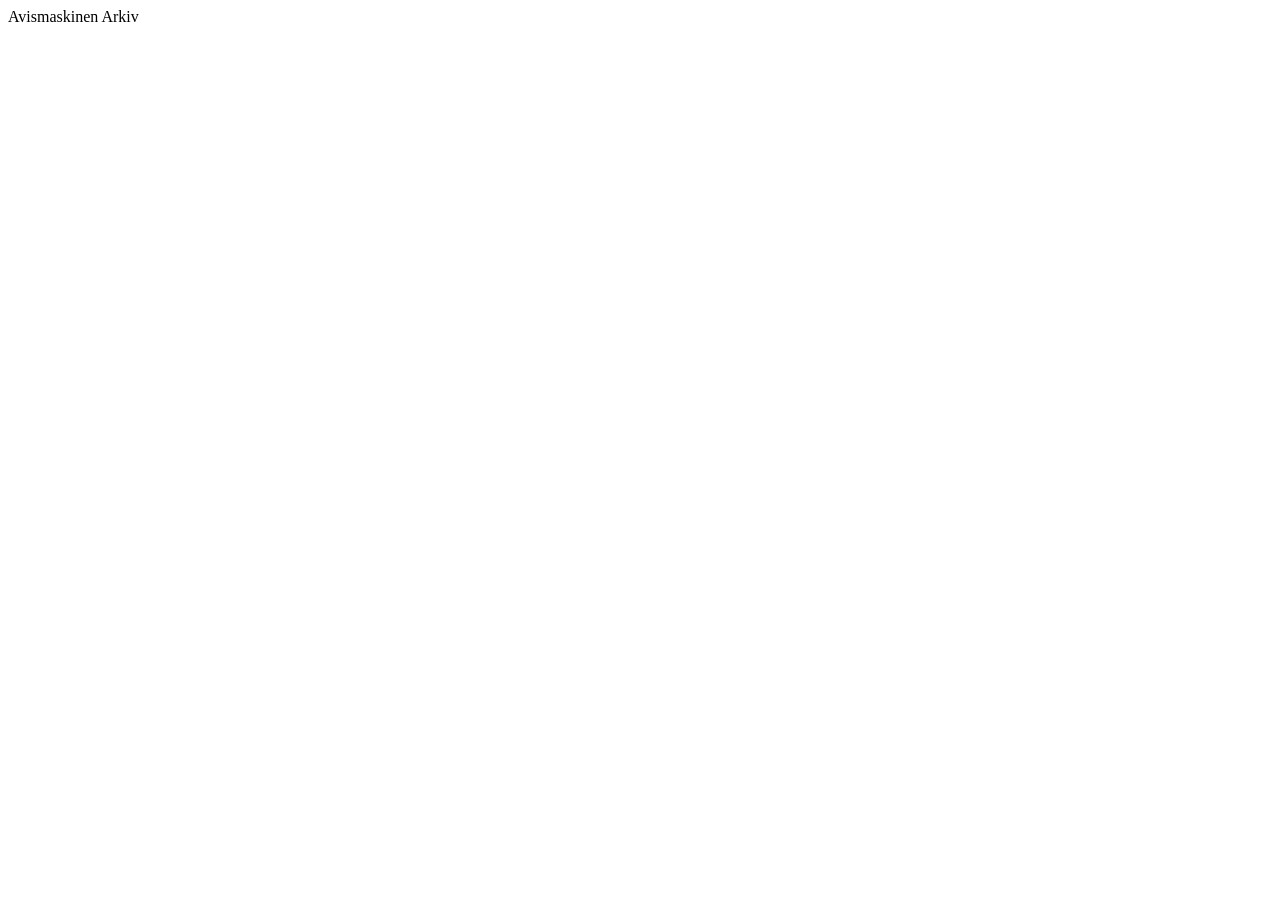
==== index.html @ 0ffab1d3 "chore: seed repo" ====
<!doctype html>
<html lang="da">
  <head>
    <meta charset="UTF-8" />
    <meta name="viewport" content="width=device-width, initial-scale=1.0" />
    <title>Avismaskinen Arkiv</title>
  </head>
  <body>
    Avismaskinen Arkiv
  </body>
</html>
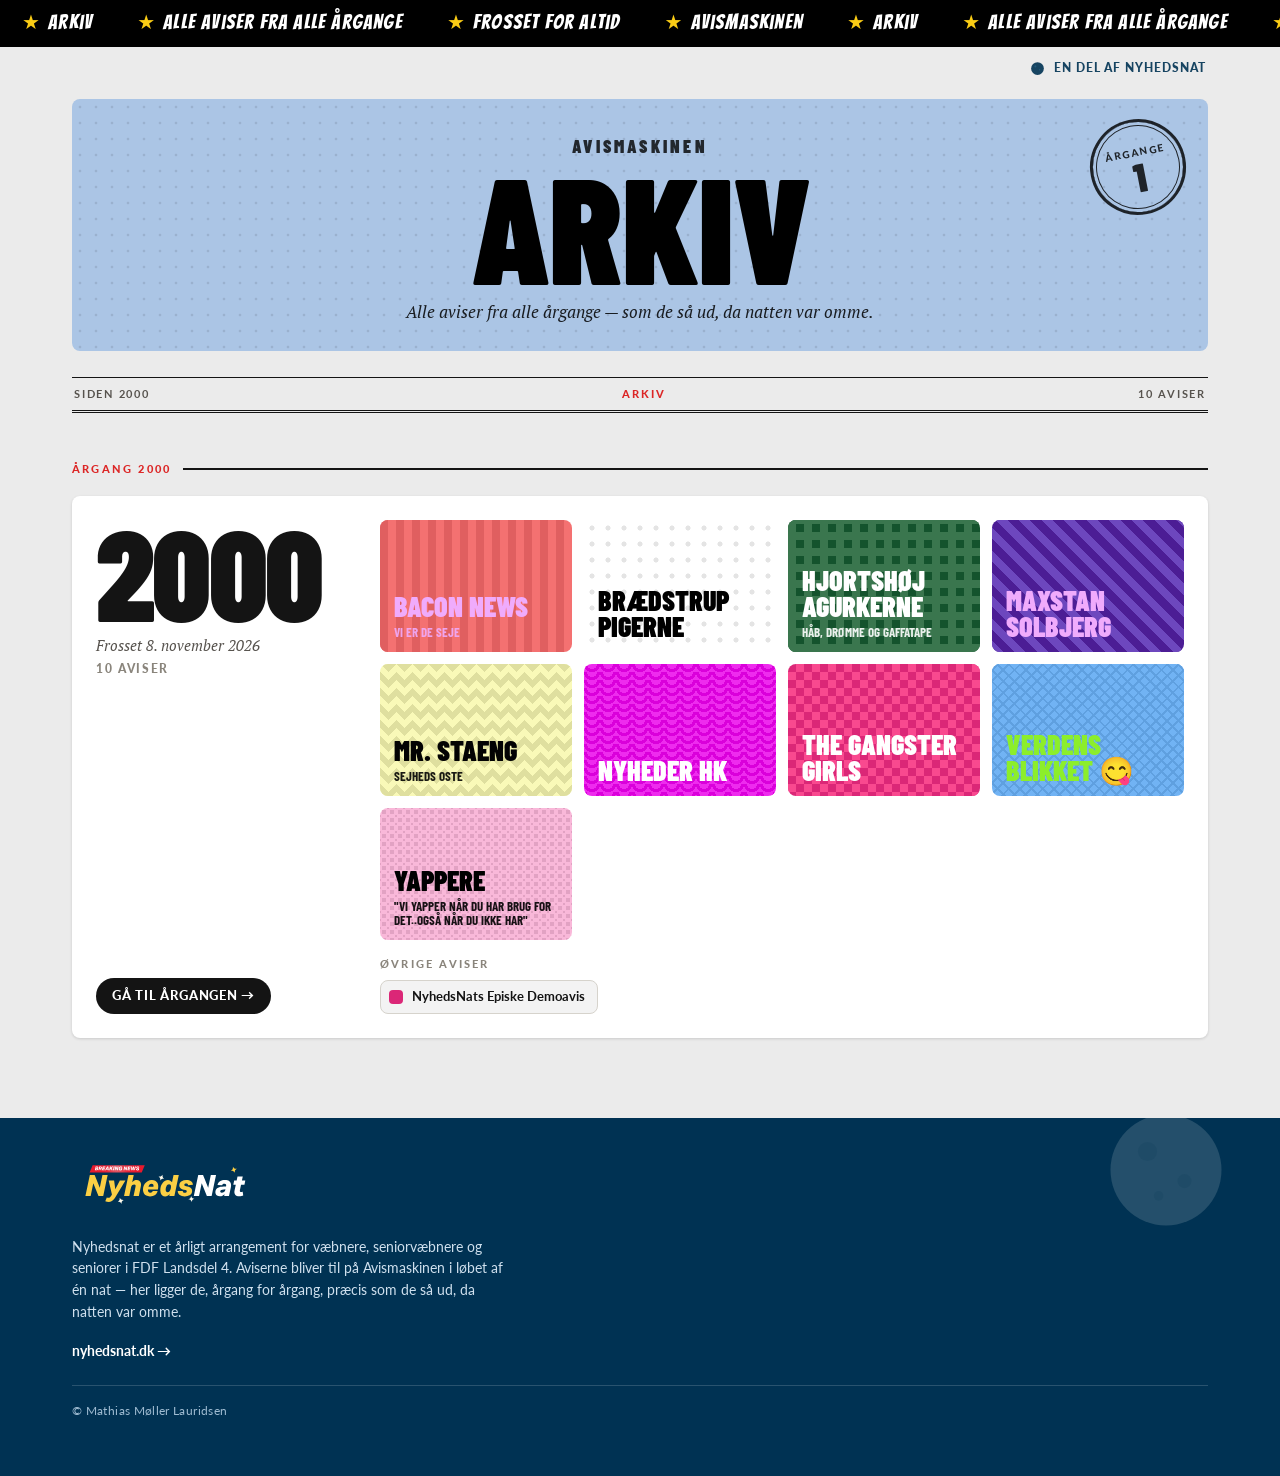
==== commit b74aba17: "landingsside 2026-11-08T11:30:38.525Z" ====
--- a/index.html
+++ b/index.html
@@ -1,11 +1,16 @@
 <!doctype html>
 <html lang="da">
-  <head>
-    <meta charset="UTF-8" />
-    <meta name="viewport" content="width=device-width, initial-scale=1.0" />
-    <title>Avismaskinen Arkiv</title>
-  </head>
-  <body>
-    Avismaskinen Arkiv
-  </body>
+	<head>
+		<meta charset="utf-8" />
+		<link rel="icon" href="/favicon.svg" />
+		<meta name="viewport" content="width=device-width, initial-scale=1" />
+		<!--12qhfyh--><link rel="preconnect" href="https://fonts.googleapis.com"/> <link rel="preconnect" href="https://fonts.gstatic.com" crossorigin="anonymous"/> <link rel="stylesheet" href="https://fonts.googleapis.com/css2?family=Barlow+Condensed:wght@400;600;700;900&amp;family=Bangers&amp;family=Lato:wght@400;700;900&amp;family=PT+Serif:ital,wght@0,400;0,700;1,400&amp;display=swap"/> <meta name="author" content="Mathias Møller Lauridsen"/> <meta property="og:site_name" content="NyhedsNat"/> <meta property="og:locale" content="da_DK"/><!----><!--1uha8ag--><meta name="description" content="Alle aviser fra NyhedsNat, årgang for årgang — frosset præcis som de så ud, da natten var omme."/> <link rel="canonical" href="https://arkiv.avismaskinen.dk/"/> <meta property="og:type" content="website"/> <meta property="og:title" content="Arkiv — Avismaskinen"/> <meta property="og:description" content="Alle aviser fra NyhedsNat, årgang for årgang — frosset præcis som de så ud, da natten var omme."/> <meta property="og:url" content="https://arkiv.avismaskinen.dk/"/><!----><title>Arkiv — Avismaskinen</title>
+		<link href="/_app/immutable/assets/_layout.vvy1UvH2.css" rel="stylesheet">
+	</head>
+	<body data-sveltekit-preload-data="hover">
+		<div style="display: contents"><!--[--><!--[0--><!--[--><div class="relative overflow-hidden border-b-3 border-black bg-black font-bangers text-[20px] tracking-[0.06em] text-white" aria-hidden="true"><div class="flex w-max"><div class="flex flex-none animate-marquee py-[7px] whitespace-nowrap"><!--[--><!--[--><span class="px-[1.1em]"><span class="mr-[0.35em] text-news-yellow">★</span>Arkiv</span><span class="px-[1.1em]"><span class="mr-[0.35em] text-news-yellow">★</span>Alle aviser fra alle årgange</span><span class="px-[1.1em]"><span class="mr-[0.35em] text-news-yellow">★</span>Frosset for altid</span><span class="px-[1.1em]"><span class="mr-[0.35em] text-news-yellow">★</span>Avismaskinen</span><!--]--><!--[--><span class="px-[1.1em]"><span class="mr-[0.35em] text-news-yellow">★</span>Arkiv</span><span class="px-[1.1em]"><span class="mr-[0.35em] text-news-yellow">★</span>Alle aviser fra alle årgange</span><span class="px-[1.1em]"><span class="mr-[0.35em] text-news-yellow">★</span>Frosset for altid</span><span class="px-[1.1em]"><span class="mr-[0.35em] text-news-yellow">★</span>Avismaskinen</span><!--]--><!--[--><span class="px-[1.1em]"><span class="mr-[0.35em] text-news-yellow">★</span>Arkiv</span><span class="px-[1.1em]"><span class="mr-[0.35em] text-news-yellow">★</span>Alle aviser fra alle årgange</span><span class="px-[1.1em]"><span class="mr-[0.35em] text-news-yellow">★</span>Frosset for altid</span><span class="px-[1.1em]"><span class="mr-[0.35em] text-news-yellow">★</span>Avismaskinen</span><!--]--><!--[--><span class="px-[1.1em]"><span class="mr-[0.35em] text-news-yellow">★</span>Arkiv</span><span class="px-[1.1em]"><span class="mr-[0.35em] text-news-yellow">★</span>Alle aviser fra alle årgange</span><span class="px-[1.1em]"><span class="mr-[0.35em] text-news-yellow">★</span>Frosset for altid</span><span class="px-[1.1em]"><span class="mr-[0.35em] text-news-yellow">★</span>Avismaskinen</span><!--]--><!--]--></div><!----> <div class="flex flex-none animate-marquee py-[7px] whitespace-nowrap"><!--[--><!--[--><span class="px-[1.1em]"><span class="mr-[0.35em] text-news-yellow">★</span>Arkiv</span><span class="px-[1.1em]"><span class="mr-[0.35em] text-news-yellow">★</span>Alle aviser fra alle årgange</span><span class="px-[1.1em]"><span class="mr-[0.35em] text-news-yellow">★</span>Frosset for altid</span><span class="px-[1.1em]"><span class="mr-[0.35em] text-news-yellow">★</span>Avismaskinen</span><!--]--><!--[--><span class="px-[1.1em]"><span class="mr-[0.35em] text-news-yellow">★</span>Arkiv</span><span class="px-[1.1em]"><span class="mr-[0.35em] text-news-yellow">★</span>Alle aviser fra alle årgange</span><span class="px-[1.1em]"><span class="mr-[0.35em] text-news-yellow">★</span>Frosset for altid</span><span class="px-[1.1em]"><span class="mr-[0.35em] text-news-yellow">★</span>Avismaskinen</span><!--]--><!--[--><span class="px-[1.1em]"><span class="mr-[0.35em] text-news-yellow">★</span>Arkiv</span><span class="px-[1.1em]"><span class="mr-[0.35em] text-news-yellow">★</span>Alle aviser fra alle årgange</span><span class="px-[1.1em]"><span class="mr-[0.35em] text-news-yellow">★</span>Frosset for altid</span><span class="px-[1.1em]"><span class="mr-[0.35em] text-news-yellow">★</span>Avismaskinen</span><!--]--><!--[--><span class="px-[1.1em]"><span class="mr-[0.35em] text-news-yellow">★</span>Arkiv</span><span class="px-[1.1em]"><span class="mr-[0.35em] text-news-yellow">★</span>Alle aviser fra alle årgange</span><span class="px-[1.1em]"><span class="mr-[0.35em] text-news-yellow">★</span>Frosset for altid</span><span class="px-[1.1em]"><span class="mr-[0.35em] text-news-yellow">★</span>Avismaskinen</span><!--]--><!--]--></div><!----></div></div> <!--[--><main class="mx-auto max-w-[1180px] px-[22px] pb-6"><div class="flex justify-end px-0.5 pt-3"><a class="inline-flex items-center gap-2 text-[12px] font-black tracking-[0.08em] text-natblaa uppercase no-underline opacity-90 hover:underline hover:underline-offset-3 hover:opacity-100" href="https://nyhedsnat.dk" target="_blank" rel="noopener"><svg class="size-[17px] flex-none" viewBox="0 0 40 40" aria-hidden="true"><circle class="fill-natblaa" cx="20" cy="20" r="15"></circle><circle cx="15" cy="15" r="2.4" class="fill-natblaa-lys"></circle><circle cx="25" cy="23" r="1.8" class="fill-natblaa-lys"></circle></svg> En del af NyhedsNat</a></div> <header class="relative mt-[22px] overflow-hidden rounded-card bg-masthead px-7 pt-[34px] pb-[26px] text-center text-black before:pointer-events-none before:absolute before:inset-0 before:bg-[radial-gradient(currentColor_1.5px,transparent_1.6px)] before:bg-size-[16px_16px] before:opacity-10 before:content-['']"><div class="absolute top-5 right-[22px] flex size-24 rotate-[-11deg] flex-col items-center justify-center rounded-full border-3 border-current opacity-82 shadow-[inset_0_0_0_3px_var(--color-masthead),inset_0_0_0_4px_currentColor] max-[621px]:hidden"><small class="mt-0.5 text-[10px] font-black tracking-[0.16em] uppercase">Årgange</small><b class="font-barlow text-[40px] leading-[0.8] font-black">1</b></div> <p class="relative font-barlow text-[18px] font-black tracking-[0.18em] uppercase opacity-80">Avismaskinen</p> <h1 class="relative mt-1 font-barlow text-[length:clamp(52px,13vw,150px)] leading-[0.82] font-black tracking-[-0.01em] text-balance uppercase">Arkiv</h1> <p class="relative mt-3 font-serif text-[17px] italic opacity-85">Alle aviser fra alle årgange — som de så ud, da natten var omme.</p></header> <div class="mt-[26px] mb-2 flex items-center justify-between gap-3 px-0.5 py-2 text-[11px] font-bold tracking-[0.16em] text-ink-soft uppercase [border-bottom:3px_double_var(--color-ink)] [border-top:1.5px_solid_var(--color-ink)]"><span>Siden 2000</span> <span class="font-black text-breaking">Arkiv</span> <span>10 aviser</span></div> <!--[--><section aria-labelledby="aargang-2000"><div class="mt-12 mb-1 flex items-center gap-3 text-[11px] font-black tracking-[0.2em] text-breaking uppercase after:h-0.5 after:flex-1 after:bg-ink after:content-['']">Årgang 2000</div>  <a class="group mt-[18px] grid gap-6 rounded-card bg-white p-5 text-ink no-underline shadow-[0_1px_3px_rgba(0,0,0,0.14)] transition-[translate,box-shadow] duration-160 ease-[ease] hover:-translate-y-1 hover:shadow-[0_18px_40px_rgba(0,0,0,0.18)] focus-visible:-translate-y-1 focus-visible:shadow-[0_0_0_3px_var(--color-paper),0_0_0_6px_var(--color-breaking)] focus-visible:outline-hidden md:grid-cols-[minmax(200px,260px)_1fr] md:p-6" href="/2000/"><div class="flex flex-col justify-between gap-4"><div><h2 id="aargang-2000" class="font-barlow text-[length:clamp(84px,12vw,128px)] leading-[0.8] font-black tracking-[-0.02em]">2000</h2> <p class="mt-3 font-serif text-[15px] text-ink-soft italic">Frosset <time datetime="2026-11-08T11:08:12.877Z">8. november 2026</time></p> <p class="mt-1 text-[12px] font-black tracking-[0.14em] text-ink-faint uppercase">10
+							aviser</p></div> <span class="inline-flex w-fit items-center gap-2 rounded-full bg-ink px-4 py-2 text-[13px] font-black tracking-[0.06em] text-white uppercase transition-colors duration-160 group-hover:bg-breaking group-focus-visible:bg-breaking">Gå til årgangen →</span></div> <div class="min-w-0"><!--[0--><ul class="grid grid-cols-[repeat(auto-fill,minmax(170px,1fr))] gap-3"><!--[--><li class="relative flex min-h-[132px] flex-col justify-end overflow-hidden rounded-card bg-(--tile) px-3.5 pt-3 pb-3 text-(--fg)" style="--tile:#f47171;--fg:#f0abfc"><span aria-hidden="true" class="pointer-events-none absolute inset-0" style="background-image:repeating-linear-gradient(90deg,#e05f60 0 0.5rem,transparent 0.5rem 1rem)"></span> <span class="relative font-barlow text-[length:clamp(22px,2.2vw,28px)] leading-[0.92] font-black text-balance wrap-anywhere hyphens-auto uppercase">Bacon News</span> <!--[0--><span class="relative mt-1.5 font-barlow text-[13px] leading-[1.05] font-bold wrap-anywhere uppercase opacity-90">Vi er de seje</span><!--]--></li><li class="relative flex min-h-[132px] flex-col justify-end overflow-hidden rounded-card bg-(--tile) px-3.5 pt-3 pb-3 text-(--fg)" style="--tile:#ffffff;--fg:#000000"><span aria-hidden="true" class="pointer-events-none absolute inset-0" style="background-image:radial-gradient(#e4e4e4 22%,transparent 23%);background-size:1rem 1rem"></span> <span class="relative font-barlow text-[length:clamp(22px,2.2vw,28px)] leading-[0.92] font-black text-balance wrap-anywhere hyphens-auto uppercase">Brædstrup pigerne</span> <!--[-1--><!--]--></li><li class="relative flex min-h-[132px] flex-col justify-end overflow-hidden rounded-card bg-(--tile) px-3.5 pt-3 pb-3 text-(--fg)" style="--tile:#14532d;--fg:#ffffff"><span aria-hidden="true" class="pointer-events-none absolute inset-0" style="background-image:repeating-linear-gradient(0deg,#3a764e 0 0.5rem,transparent 0.5rem 1rem),repeating-linear-gradient(90deg,#3a764e 0 0.5rem,transparent 0.5rem 1rem)"></span> <span class="relative font-barlow text-[length:clamp(22px,2.2vw,28px)] leading-[0.92] font-black text-balance wrap-anywhere hyphens-auto uppercase">Hjortshøj agurkerne</span> <!--[0--><span class="relative mt-1.5 font-barlow text-[13px] leading-[1.05] font-bold wrap-anywhere uppercase opacity-90">Håb, drømme og gaffatape</span><!--]--></li><li class="relative flex min-h-[132px] flex-col justify-end overflow-hidden rounded-card bg-(--tile) px-3.5 pt-3 pb-3 text-(--fg)" style="--tile:#4c1d95;--fg:#f0abfc"><span aria-hidden="true" class="pointer-events-none absolute inset-0" style="background-image:repeating-linear-gradient(45deg,#6d47be 0 0.5rem,transparent 0.5rem 1rem)"></span> <span class="relative font-barlow text-[length:clamp(22px,2.2vw,28px)] leading-[0.92] font-black text-balance wrap-anywhere hyphens-auto uppercase">Maxstan Solbjerg</span> <!--[-1--><!--]--></li><li class="relative flex min-h-[132px] flex-col justify-end overflow-hidden rounded-card bg-(--tile) px-3.5 pt-3 pb-3 text-(--fg)" style="--tile:#f9f9b8;--fg:#030303"><span aria-hidden="true" class="pointer-events-none absolute inset-0" style="background-image:linear-gradient(135deg,#dfdf9f 25%,transparent 25%),linear-gradient(225deg,#dfdf9f 25%,transparent 25%),linear-gradient(315deg,#dfdf9f 25%,transparent 25%),linear-gradient(45deg,#dfdf9f 25%,transparent 25%);background-position:-0.5rem 0,-0.5rem 0,0 0,0 0;background-size:1rem 1rem"></span> <span class="relative font-barlow text-[length:clamp(22px,2.2vw,28px)] leading-[0.92] font-black text-balance wrap-anywhere hyphens-auto uppercase">Mr. Staeng</span> <!--[0--><span class="relative mt-1.5 font-barlow text-[13px] leading-[1.05] font-bold wrap-anywhere uppercase opacity-90">SEJHEDS OSTE</span><!--]--></li><li class="relative flex min-h-[132px] flex-col justify-end overflow-hidden rounded-card bg-(--tile) px-3.5 pt-3 pb-3 text-(--fg)" style="--tile:#ee2bee;--fg:#ffffff"><span aria-hidden="true" class="pointer-events-none absolute inset-0" style="background-image:radial-gradient(circle at 50% 0,transparent 0 0.32rem,#da00db 0.32rem 0.5rem,transparent 0.5rem);background-size:1rem 0.5rem"></span> <span class="relative font-barlow text-[length:clamp(22px,2.2vw,28px)] leading-[0.92] font-black text-balance wrap-anywhere hyphens-auto uppercase">nyheder hk</span> <!--[-1--><!--]--></li><li class="relative flex min-h-[132px] flex-col justify-end overflow-hidden rounded-card bg-(--tile) px-3.5 pt-3 pb-3 text-(--fg)" style="--tile:#db2777;--fg:#ffffff"><span aria-hidden="true" class="pointer-events-none absolute inset-0" style="background-image:conic-gradient(#f9498f 25%,transparent 25% 50%,#f9498f 50% 75%,transparent 75%);background-size:1rem 1rem"></span> <span class="relative font-barlow text-[length:clamp(22px,2.2vw,28px)] leading-[0.92] font-black text-balance wrap-anywhere hyphens-auto uppercase">The Gangster Girls</span> <!--[-1--><!--]--></li><li class="relative flex min-h-[132px] flex-col justify-end overflow-hidden rounded-card bg-(--tile) px-3.5 pt-3 pb-3 text-(--fg)" style="--tile:#71b3f4;--fg:#8cee2b"><span aria-hidden="true" class="pointer-events-none absolute inset-0" style="background-image:repeating-linear-gradient(45deg,#5fa0e0 0 0.125rem,transparent 0.125rem 0.5rem),repeating-linear-gradient(-45deg,#5fa0e0 0 0.125rem,transparent 0.125rem 0.5rem)"></span> <span class="relative font-barlow text-[length:clamp(22px,2.2vw,28px)] leading-[0.92] font-black text-balance wrap-anywhere hyphens-auto uppercase">verdens blikket 😋</span> <!--[-1--><!--]--></li><li class="relative flex min-h-[132px] flex-col justify-end overflow-hidden rounded-card bg-(--tile) px-3.5 pt-3 pb-3 text-(--fg)" style="--tile:#f9b8d9;--fg:#000000"><span aria-hidden="true" class="pointer-events-none absolute inset-0" style="background-image:radial-gradient(circle,#e2a2c3 0 0.14rem,transparent 0.15rem),radial-gradient(circle,#e2a2c3 0 0.08rem,transparent 0.09rem);background-size:0.5rem 0.5rem;background-position:0 0,0.25rem 0.25rem"></span> <span class="relative font-barlow text-[length:clamp(22px,2.2vw,28px)] leading-[0.92] font-black text-balance wrap-anywhere hyphens-auto uppercase">Yappere</span> <!--[0--><span class="relative mt-1.5 font-barlow text-[13px] leading-[1.05] font-bold wrap-anywhere uppercase opacity-90">"Vi yapper når du har brug for det..også når du ikke har"</span><!--]--></li><!--]--></ul><!--]--> <!--[0--><p class="mt-4 mb-2 text-[11px] font-black tracking-[0.2em] text-ink-faint uppercase">Øvrige aviser</p> <ul class="flex flex-wrap gap-2"><!--[--><li class="inline-flex items-center gap-[9px] rounded-card border border-line bg-paper/60 py-1.5 pr-3 pl-2 text-[13px] font-bold"><span class="size-3.5 flex-none rounded-[4px]" style="background:#db2777"></span> NyhedsNats Episke Demoavis</li><!--]--></ul><!--]--></div></a></section><!--]--></main><!--]--><!----> <footer class="relative mt-14 overflow-hidden bg-natblaa text-nat-tekst"><svg class="pointer-events-none absolute -top-[22px] right-10 size-[148px] opacity-15" viewBox="0 0 40 40" aria-hidden="true"><circle cx="20" cy="20" r="15" fill="#eef3f1"></circle><circle cx="15" cy="15" r="2.6" fill="#cdd8db"></circle><circle cx="25" cy="23" r="1.9" fill="#cdd8db"></circle><circle cx="18" cy="27" r="1.3" fill="#cdd8db"></circle></svg> <div class="relative mx-auto flex max-w-[1180px] flex-col items-start gap-[18px] px-[22px] pt-11 pb-14"><img class="block h-[52px] w-auto" alt="NyhedsNat" src="/logo.svg"/> <p class="mt-1 max-w-[54ch] text-[14px] leading-[1.55] text-nat-tekst">Nyhedsnat er et årligt arrangement for væbnere, seniorvæbnere og seniorer i FDF Landsdel 4.
+			Aviserne bliver til på Avismaskinen i løbet af én nat — her ligger de, årgang for årgang,
+			præcis som de så ud, da natten var omme.</p> <a class="text-[14px] font-bold text-white no-underline hover:text-nat-guld" href="https://nyhedsnat.dk" target="_blank" rel="noopener">nyhedsnat.dk →</a> <div class="mt-1.5 flex items-center gap-[11px] self-stretch border-t border-white/16 pt-4 text-[12px] tracking-[0.03em] text-nat-daempet"><span>© Mathias Møller Lauridsen</span></div></div></footer><!--]--><!--]--> <!--[-1--><!--]--><!--]--></div>
+	</body>
 </html>
--- a/_app/immutable/assets/_layout.vvy1UvH2.css
+++ b/_app/immutable/assets/_layout.vvy1UvH2.css
@@ -0,0 +1,2 @@
+/*! tailwindcss v4.3.0 | MIT License | https://tailwindcss.com */
+@layer properties{@supports (((-webkit-hyphens:none)) and (not (margin-trim:inline))) or ((-moz-orient:inline) and (not (color:rgb(from red r g b)))){*,:before,:after,::backdrop{--tw-rotate-x:initial;--tw-rotate-y:initial;--tw-rotate-z:initial;--tw-skew-x:initial;--tw-skew-y:initial;--tw-border-style:solid;--tw-leading:initial;--tw-font-weight:initial;--tw-tracking:initial;--tw-shadow:0 0 #0000;--tw-shadow-color:initial;--tw-shadow-alpha:100%;--tw-inset-shadow:0 0 #0000;--tw-inset-shadow-color:initial;--tw-inset-shadow-alpha:100%;--tw-ring-color:initial;--tw-ring-shadow:0 0 #0000;--tw-inset-ring-color:initial;--tw-inset-ring-shadow:0 0 #0000;--tw-ring-inset:initial;--tw-ring-offset-width:0px;--tw-ring-offset-color:#fff;--tw-ring-offset-shadow:0 0 #0000;--tw-blur:initial;--tw-brightness:initial;--tw-contrast:initial;--tw-grayscale:initial;--tw-hue-rotate:initial;--tw-invert:initial;--tw-opacity:initial;--tw-saturate:initial;--tw-sepia:initial;--tw-drop-shadow:initial;--tw-drop-shadow-color:initial;--tw-drop-shadow-alpha:100%;--tw-drop-shadow-size:initial;--tw-duration:initial;--tw-ease:initial;--tw-content:"";--tw-translate-x:0;--tw-translate-y:0;--tw-translate-z:0}}}@layer theme{:root,:host{--font-sans:"Lato", system-ui, sans-serif;--font-serif:"PT Serif", Georgia, serif;--font-mono:ui-monospace, SFMono-Regular, Menlo, Monaco, Consolas, "Liberation Mono", "Courier New", monospace;--color-red-50:oklch(97.1% .013 17.38);--color-black:#000;--color-white:#fff;--spacing:.25rem;--text-xs:.75rem;--text-xs--line-height:calc(1 / .75);--text-sm:.875rem;--text-sm--line-height:calc(1.25 / .875);--text-xl:1.25rem;--text-xl--line-height:calc(1.75 / 1.25);--text-2xl:1.5rem;--text-2xl--line-height:calc(2 / 1.5);--font-weight-bold:700;--font-weight-black:900;--tracking-wide:.025em;--animate-ping:ping 1s cubic-bezier(0, 0, .2, 1) infinite;--aspect-video:16 / 9;--default-transition-duration:.15s;--default-transition-timing-function:cubic-bezier(.4, 0, .2, 1);--default-font-family:var(--font-sans);--default-mono-font-family:var(--font-mono);--font-headline:var(--font-headline-family,Georgia, serif);--font-title:var(--font-title-family,Georgia, serif);--font-body:var(--font-body-family,Georgia, serif);--font-ticker:var(--font-ticker-family,sans-serif);--font-ui:var(--font-ui-family,sans-serif);--color-paper:#ebebeb;--color-ink:#141414;--color-ink-soft:#57534e;--color-ink-faint:#8a857c;--color-line:#d6d3cc;--color-breaking:#dc2626;--color-masthead:#abc5e5;--color-news-yellow:#facc15;--color-natblaa:#003253;--color-natblaa-lys:#0a4a70;--color-nat-tekst:#cfe0ee;--color-nat-daempet:#9fbcd2;--color-nat-guld:#f1bb0e;--font-barlow:"Barlow Condensed", "Arial Narrow", sans-serif;--font-bangers:"Bangers", system-ui, cursive;--radius-card:8px;--animate-marquee:marquee 60s linear infinite}}@layer base{*,:after,:before,::backdrop{box-sizing:border-box;border:0 solid;margin:0;padding:0}::file-selector-button{box-sizing:border-box;border:0 solid;margin:0;padding:0}html,:host{-webkit-text-size-adjust:100%;tab-size:4;line-height:1.5;font-family:var(--default-font-family,ui-sans-serif, system-ui, sans-serif, "Apple Color Emoji", "Segoe UI Emoji", "Segoe UI Symbol", "Noto Color Emoji");font-feature-settings:var(--default-font-feature-settings,normal);font-variation-settings:var(--default-font-variation-settings,normal);-webkit-tap-highlight-color:transparent}hr{height:0;color:inherit;border-top-width:1px}abbr:where([title]){text-decoration:underline dotted}h1,h2,h3,h4,h5,h6{font-size:inherit;font-weight:inherit}a{color:inherit;-webkit-text-decoration:inherit;-webkit-text-decoration:inherit;-webkit-text-decoration:inherit;text-decoration:inherit}b,strong{font-weight:bolder}code,kbd,samp,pre{font-family:var(--default-mono-font-family,ui-monospace, SFMono-Regular, Menlo, Monaco, Consolas, "Liberation Mono", "Courier New", monospace);font-feature-settings:var(--default-mono-font-feature-settings,normal);font-variation-settings:var(--default-mono-font-variation-settings,normal);font-size:1em}small{font-size:80%}sub,sup{vertical-align:baseline;font-size:75%;line-height:0;position:relative}sub{bottom:-.25em}sup{top:-.5em}table{text-indent:0;border-color:inherit;border-collapse:collapse}:-moz-focusring{outline:auto}progress{vertical-align:baseline}summary{display:list-item}ol,ul,menu{list-style:none}img,svg,video,canvas,audio,iframe,embed,object{vertical-align:middle;display:block}img,video{max-width:100%;height:auto}button,input,select,optgroup,textarea{font:inherit;font-feature-settings:inherit;font-variation-settings:inherit;letter-spacing:inherit;color:inherit;opacity:1;background-color:#0000;border-radius:0}::file-selector-button{font:inherit;font-feature-settings:inherit;font-variation-settings:inherit;letter-spacing:inherit;color:inherit;opacity:1;background-color:#0000;border-radius:0}:where(select:is([multiple],[size])) optgroup{font-weight:bolder}:where(select:is([multiple],[size])) optgroup option{padding-inline-start:20px}::file-selector-button{margin-inline-end:4px}::placeholder{opacity:1}@supports (not ((-webkit-appearance:-apple-pay-button))) or (contain-intrinsic-size:1px){::placeholder{color:currentColor}@supports (color:color-mix(in lab, red, red)){::placeholder{color:color-mix(in oklab, currentcolor 50%, transparent)}}}textarea{resize:vertical}::-webkit-search-decoration{-webkit-appearance:none}::-webkit-date-and-time-value{min-height:1lh;text-align:inherit}::-webkit-datetime-edit{display:inline-flex}::-webkit-datetime-edit-fields-wrapper{padding:0}::-webkit-datetime-edit{padding-block:0}::-webkit-datetime-edit-year-field{padding-block:0}::-webkit-datetime-edit-month-field{padding-block:0}::-webkit-datetime-edit-day-field{padding-block:0}::-webkit-datetime-edit-hour-field{padding-block:0}::-webkit-datetime-edit-minute-field{padding-block:0}::-webkit-datetime-edit-second-field{padding-block:0}::-webkit-datetime-edit-millisecond-field{padding-block:0}::-webkit-datetime-edit-meridiem-field{padding-block:0}::-webkit-calendar-picker-indicator{line-height:1}:-moz-ui-invalid{box-shadow:none}button,input:where([type=button],[type=reset],[type=submit]){appearance:button}::file-selector-button{appearance:button}::-webkit-inner-spin-button{height:auto}::-webkit-outer-spin-button{height:auto}[hidden]:where(:not([hidden=until-found])){display:none!important}:root{color-scheme:light;-webkit-tap-highlight-color:initial}body{background:var(--color-paper);color:var(--color-ink);-webkit-font-smoothing:antialiased;min-height:100vh;font-size:16px;line-height:1.5}@media (prefers-reduced-motion:reduce){*{transition:none!important;animation:none!important}}}@layer components;@layer utilities{.pointer-events-none{pointer-events:none}.collapse{visibility:collapse}.invisible{visibility:hidden}.visible{visibility:visible}.sr-only{clip-path:inset(50%);white-space:nowrap;border-width:0;width:1px;height:1px;margin:-1px;padding:0;position:absolute;overflow:hidden}.absolute{position:absolute}.fixed{position:fixed}.relative{position:relative}.static{position:static}.inset-0{inset:calc(var(--spacing) * 0)}.-top-\[22px\]{top:-22px}.top-2{top:calc(var(--spacing) * 2)}.top-5{top:calc(var(--spacing) * 5)}.right-10{right:calc(var(--spacing) * 10)}.right-\[22px\]{right:22px}.left-2{left:calc(var(--spacing) * 2)}.-z-10{z-index:calc(10 * -1)}.z-10{z-index:10}.container{width:100%}@media (width>=40rem){.container{max-width:40rem}}@media (width>=48rem){.container{max-width:48rem}}@media (width>=64rem){.container{max-width:64rem}}@media (width>=80rem){.container{max-width:80rem}}@media (width>=96rem){.container{max-width:96rem}}.mx-auto{margin-inline:auto}.mt-0\.5{margin-top:calc(var(--spacing) * .5)}.mt-1{margin-top:calc(var(--spacing) * 1)}.mt-1\.5{margin-top:calc(var(--spacing) * 1.5)}.mt-2{margin-top:calc(var(--spacing) * 2)}.mt-3{margin-top:calc(var(--spacing) * 3)}.mt-4{margin-top:calc(var(--spacing) * 4)}.mt-6{margin-top:calc(var(--spacing) * 6)}.mt-8{margin-top:calc(var(--spacing) * 8)}.mt-12{margin-top:calc(var(--spacing) * 12)}.mt-14{margin-top:calc(var(--spacing) * 14)}.mt-\[18px\]{margin-top:18px}.mt-\[22px\]{margin-top:22px}.mt-\[26px\]{margin-top:26px}.mt-\[34px\]{margin-top:34px}.mr-\[0\.35em\]{margin-right:.35em}.mb-1{margin-bottom:calc(var(--spacing) * 1)}.mb-2{margin-bottom:calc(var(--spacing) * 2)}.block{display:block}.contents{display:contents}.flex{display:flex}.grid{display:grid}.hidden{display:none}.inline{display:inline}.inline-flex{display:inline-flex}.table{display:table}.aspect-video{aspect-ratio:var(--aspect-video)}.size-2\.5{width:calc(var(--spacing) * 2.5);height:calc(var(--spacing) * 2.5)}.size-3\.5{width:calc(var(--spacing) * 3.5);height:calc(var(--spacing) * 3.5)}.size-24{width:calc(var(--spacing) * 24);height:calc(var(--spacing) * 24)}.size-\[17px\]{width:17px;height:17px}.size-\[148px\]{width:148px;height:148px}.size-full{width:100%;height:100%}.h-1{height:calc(var(--spacing) * 1)}.h-8{height:calc(var(--spacing) * 8)}.h-9{height:calc(var(--spacing) * 9)}.h-16{height:calc(var(--spacing) * 16)}.h-\[52px\]{height:52px}.h-full{height:100%}.min-h-0{min-height:calc(var(--spacing) * 0)}.min-h-\[132px\]{min-height:132px}.w-1{width:calc(var(--spacing) * 1)}.w-\[2\.5px\]{width:2.5px}.w-auto{width:auto}.w-fit{width:fit-content}.w-full{width:100%}.w-max{width:max-content}.max-w-\[54ch\]{max-width:54ch}.max-w-\[1180px\]{max-width:1180px}.min-w-0{min-width:calc(var(--spacing) * 0)}.flex-1{flex:1}.flex-none{flex:none}.shrink{flex-shrink:1}.shrink-0{flex-shrink:0}.flex-grow,.grow{flex-grow:1}.grow-0{flex-grow:0}.rotate-\[-11deg\]{rotate:-11deg}.transform{transform:var(--tw-rotate-x,) var(--tw-rotate-y,) var(--tw-rotate-z,) var(--tw-skew-x,) var(--tw-skew-y,)}.animate-marquee{animation:var(--animate-marquee)}.animate-ping{animation:var(--animate-ping)}.cursor-text{cursor:text}.resize{resize:both}.scroll-mb-28{scroll-margin-bottom:calc(var(--spacing) * 28)}.grid-cols-\[repeat\(auto-fill\,minmax\(170px\,1fr\)\)\]{grid-template-columns:repeat(auto-fill,minmax(170px,1fr))}.flex-col{flex-direction:column}.flex-col-reverse{flex-direction:column-reverse}.flex-row-reverse{flex-direction:row-reverse}.flex-wrap{flex-wrap:wrap}.items-center{align-items:center}.items-start{align-items:flex-start}.items-stretch{align-items:stretch}.justify-between{justify-content:space-between}.justify-center{justify-content:center}.justify-end{justify-content:flex-end}.gap-1\.5{gap:calc(var(--spacing) * 1.5)}.gap-2{gap:calc(var(--spacing) * 2)}.gap-3{gap:calc(var(--spacing) * 3)}.gap-4{gap:calc(var(--spacing) * 4)}.gap-6{gap:calc(var(--spacing) * 6)}.gap-\[9px\]{gap:9px}.gap-\[11px\]{gap:11px}.gap-\[18px\]{gap:18px}.gap-x-2{column-gap:calc(var(--spacing) * 2)}.gap-y-1{row-gap:calc(var(--spacing) * 1)}.self-center{align-self:center}.self-stretch{align-self:stretch}.overflow-hidden{overflow:hidden}.rounded{border-radius:.25rem}.rounded-\[4px\]{border-radius:4px}.rounded-\[10px\]{border-radius:10px}.rounded-card{border-radius:var(--radius-card)}.rounded-full{border-radius:3.40282e38px}.border{border-style:var(--tw-border-style);border-width:1px}.border-2{border-style:var(--tw-border-style);border-width:2px}.border-3{border-style:var(--tw-border-style);border-width:3px}.border-\[1\.5px\]{border-style:var(--tw-border-style);border-width:1.5px}.border-t{border-top-style:var(--tw-border-style);border-top-width:1px}.border-b-3{border-bottom-style:var(--tw-border-style);border-bottom-width:3px}.border-dashed{--tw-border-style:dashed;border-style:dashed}.border-\(--blaek\){border-color:var(--blaek)}.border-\(--roed\){border-color:var(--roed)}.border-\(--svag\){border-color:var(--svag)}.border-black{border-color:var(--color-black)}.border-current{border-color:currentColor}.border-line{border-color:var(--color-line)}.border-white\/16{border-color:#ffffff29}@supports (color:color-mix(in lab, red, red)){.border-white\/16{border-color:color-mix(in oklab, var(--color-white) 16%, transparent)}}.bg-\(--blaek\){background-color:var(--blaek)}.bg-\(--tile\){background-color:var(--tile)}.bg-\[var\(--card-bg\)\]{background-color:var(--card-bg)}.bg-black{background-color:var(--color-black)}.bg-current{background-color:currentColor}.bg-ink{background-color:var(--color-ink)}.bg-masthead{background-color:var(--color-masthead)}.bg-natblaa{background-color:var(--color-natblaa)}.bg-paper\/60{background-color:#ebebeb99}@supports (color:color-mix(in lab, red, red)){.bg-paper\/60{background-color:color-mix(in oklab, var(--color-paper) 60%, transparent)}}.bg-red-50{background-color:var(--color-red-50)}.bg-transparent{background-color:#0000}.bg-white{background-color:var(--color-white)}.fill-natblaa{fill:var(--color-natblaa)}.fill-natblaa-lys{fill:var(--color-natblaa-lys)}.object-cover{object-fit:cover}.p-5{padding:calc(var(--spacing) * 5)}.px-0\.5{padding-inline:calc(var(--spacing) * .5)}.px-2{padding-inline:calc(var(--spacing) * 2)}.px-3{padding-inline:calc(var(--spacing) * 3)}.px-3\.5{padding-inline:calc(var(--spacing) * 3.5)}.px-4{padding-inline:calc(var(--spacing) * 4)}.px-6{padding-inline:calc(var(--spacing) * 6)}.px-7{padding-inline:calc(var(--spacing) * 7)}.px-\[1\.1em\]{padding-inline:1.1em}.px-\[22px\]{padding-inline:22px}.py-1{padding-block:calc(var(--spacing) * 1)}.py-1\.5{padding-block:calc(var(--spacing) * 1.5)}.py-2{padding-block:calc(var(--spacing) * 2)}.py-16{padding-block:calc(var(--spacing) * 16)}.py-\[7px\]{padding-block:7px}.pt-3{padding-top:calc(var(--spacing) * 3)}.pt-4{padding-top:calc(var(--spacing) * 4)}.pt-11{padding-top:calc(var(--spacing) * 11)}.pt-\[34px\]{padding-top:34px}.pr-3{padding-right:calc(var(--spacing) * 3)}.pr-5{padding-right:calc(var(--spacing) * 5)}.pb-3{padding-bottom:calc(var(--spacing) * 3)}.pb-6{padding-bottom:calc(var(--spacing) * 6)}.pb-14{padding-bottom:calc(var(--spacing) * 14)}.pb-\[26px\]{padding-bottom:26px}.pb-\[30px\]{padding-bottom:30px}.pl-2{padding-left:calc(var(--spacing) * 2)}.text-center{text-align:center}.font-bangers{font-family:var(--font-bangers)}.font-barlow{font-family:var(--font-barlow)}.font-headline{font-family:var(--font-headline-family,Georgia, serif)}.font-serif{font-family:var(--font-serif)}.font-ticker{font-family:var(--font-ticker-family,sans-serif)}.font-ui{font-family:var(--font-ui-family,sans-serif)}.text-2xl{font-size:var(--text-2xl);line-height:var(--tw-leading,var(--text-2xl--line-height))}.text-sm{font-size:var(--text-sm);line-height:var(--tw-leading,var(--text-sm--line-height))}.text-xl{font-size:var(--text-xl);line-height:var(--tw-leading,var(--text-xl--line-height))}.text-xs{font-size:var(--text-xs);line-height:var(--tw-leading,var(--text-xs--line-height))}.text-\[10px\]{font-size:10px}.text-\[11px\]{font-size:11px}.text-\[12px\]{font-size:12px}.text-\[13px\]{font-size:13px}.text-\[14px\]{font-size:14px}.text-\[15px\]{font-size:15px}.text-\[17px\]{font-size:17px}.text-\[18px\]{font-size:18px}.text-\[20px\]{font-size:20px}.text-\[22px\]{font-size:22px}.text-\[28px\]{font-size:28px}.text-\[40px\]{font-size:40px}.text-\[length\:clamp\(22px\,2\.2vw\,28px\)\]{font-size:clamp(22px,2.2vw,28px)}.text-\[length\:clamp\(46px\,11vw\,120px\)\]{font-size:clamp(46px,11vw,120px)}.text-\[length\:clamp\(52px\,13vw\,150px\)\]{font-size:clamp(52px,13vw,150px)}.text-\[length\:clamp\(84px\,12vw\,128px\)\]{font-size:clamp(84px,12vw,128px)}.leading-\[0\.8\]{--tw-leading:.8;line-height:.8}.leading-\[0\.82\]{--tw-leading:.82;line-height:.82}.leading-\[0\.92\]{--tw-leading:.92;line-height:.92}.leading-\[1\.05\]{--tw-leading:1.05;line-height:1.05}.leading-\[1\.55\]{--tw-leading:1.55;line-height:1.55}.leading-none{--tw-leading:1;line-height:1}.font-black{--tw-font-weight:var(--font-weight-black);font-weight:var(--font-weight-black)}.font-bold{--tw-font-weight:var(--font-weight-bold);font-weight:var(--font-weight-bold)}.tracking-\[-0\.01em\]{--tw-tracking:-.01em;letter-spacing:-.01em}.tracking-\[-0\.02em\]{--tw-tracking:-.02em;letter-spacing:-.02em}.tracking-\[0\.2em\]{--tw-tracking:.2em;letter-spacing:.2em}.tracking-\[0\.03em\]{--tw-tracking:.03em;letter-spacing:.03em}.tracking-\[0\.06em\]{--tw-tracking:.06em;letter-spacing:.06em}.tracking-\[0\.08em\]{--tw-tracking:.08em;letter-spacing:.08em}.tracking-\[0\.14em\]{--tw-tracking:.14em;letter-spacing:.14em}.tracking-\[0\.16em\]{--tw-tracking:.16em;letter-spacing:.16em}.tracking-\[0\.18em\]{--tw-tracking:.18em;letter-spacing:.18em}.tracking-wide{--tw-tracking:var(--tracking-wide);letter-spacing:var(--tracking-wide)}.text-balance{text-wrap:balance}.wrap-anywhere{overflow-wrap:anywhere}.hyphens-auto{hyphens:auto}.whitespace-nowrap{white-space:nowrap}.text-\(--blaek-2\){color:var(--blaek-2)}.text-\(--daempet\){color:var(--daempet)}.text-\(--fg\){color:var(--fg)}.text-\(--roed\){color:var(--roed)}.text-\(--tip\){color:var(--tip)}.text-\[var\(--card-fg\)\]{color:var(--card-fg)}.text-black{color:var(--color-black)}.text-breaking{color:var(--color-breaking)}.text-ink{color:var(--color-ink)}.text-ink-faint{color:var(--color-ink-faint)}.text-ink-soft{color:var(--color-ink-soft)}.text-nat-daempet{color:var(--color-nat-daempet)}.text-nat-tekst{color:var(--color-nat-tekst)}.text-natblaa{color:var(--color-natblaa)}.text-news-yellow{color:var(--color-news-yellow)}.text-transparent{color:#0000}.text-white{color:var(--color-white)}.uppercase{text-transform:uppercase}.italic{font-style:italic}.no-underline{text-decoration-line:none}.caret-transparent{caret-color:#0000}.opacity-0{opacity:0}.opacity-15{opacity:.15}.opacity-75{opacity:.75}.opacity-80{opacity:.8}.opacity-82{opacity:.82}.opacity-85{opacity:.85}.opacity-90{opacity:.9}.shadow-\[0_0_0_4px_rgb\(20_20_20\/0\.1\)\]{--tw-shadow:0 0 0 4px var(--tw-shadow-color,#1414141a);box-shadow:var(--tw-inset-shadow), var(--tw-inset-ring-shadow), var(--tw-ring-offset-shadow), var(--tw-ring-shadow), var(--tw-shadow)}.shadow-\[0_1px_3px_rgba\(0\,0\,0\,0\.14\)\]{--tw-shadow:0 1px 3px var(--tw-shadow-color,#00000024);box-shadow:var(--tw-inset-shadow), var(--tw-inset-ring-shadow), var(--tw-ring-offset-shadow), var(--tw-ring-shadow), var(--tw-shadow)}.shadow-\[inset_0_0_0_3px_var\(--color-masthead\)\,inset_0_0_0_4px_currentColor\]{--tw-shadow:inset 0 0 0 3px var(--tw-shadow-color,var(--color-masthead)), inset 0 0 0 4px var(--tw-shadow-color,currentColor);box-shadow:var(--tw-inset-shadow), var(--tw-inset-ring-shadow), var(--tw-ring-offset-shadow), var(--tw-ring-shadow), var(--tw-shadow)}.ring{--tw-ring-shadow:var(--tw-ring-inset,) 0 0 0 calc(1px + var(--tw-ring-offset-width)) var(--tw-ring-color,currentcolor);box-shadow:var(--tw-inset-shadow), var(--tw-inset-ring-shadow), var(--tw-ring-offset-shadow), var(--tw-ring-shadow), var(--tw-shadow)}.blur{--tw-blur:blur(8px);filter:var(--tw-blur,) var(--tw-brightness,) var(--tw-contrast,) var(--tw-grayscale,) var(--tw-hue-rotate,) var(--tw-invert,) var(--tw-saturate,) var(--tw-sepia,) var(--tw-drop-shadow,)}.invert{--tw-invert:invert(100%);filter:var(--tw-blur,) var(--tw-brightness,) var(--tw-contrast,) var(--tw-grayscale,) var(--tw-hue-rotate,) var(--tw-invert,) var(--tw-saturate,) var(--tw-sepia,) var(--tw-drop-shadow,)}.transition-\[border-color\,box-shadow\]{transition-property:border-color,box-shadow;transition-timing-function:var(--tw-ease,var(--default-transition-timing-function));transition-duration:var(--tw-duration,var(--default-transition-duration))}.transition-\[translate\,box-shadow\]{transition-property:translate,box-shadow;transition-timing-function:var(--tw-ease,var(--default-transition-timing-function));transition-duration:var(--tw-duration,var(--default-transition-duration))}.transition-colors{transition-property:color,background-color,border-color,outline-color,text-decoration-color,fill,stroke,--tw-gradient-from,--tw-gradient-via,--tw-gradient-to;transition-timing-function:var(--tw-ease,var(--default-transition-timing-function));transition-duration:var(--tw-duration,var(--default-transition-duration))}.duration-160{--tw-duration:.16s;transition-duration:.16s}.ease-\[ease\]{--tw-ease:ease;transition-timing-function:ease}.outline-none{--tw-outline-style:none;outline-style:none}.\[border-bottom\:3px_double_var\(--color-ink\)\]{border-bottom:3px double var(--color-ink)}.\[border-top\:1\.5px_solid_var\(--color-ink\)\]{border-top:1.5px solid var(--color-ink)}.group-hover\:bg-breaking:is(:where(.group):hover *),.group-focus-visible\:bg-breaking:is(:where(.group):focus-visible *){background-color:var(--color-breaking)}.selection\:bg-transparent ::selection,.selection\:bg-transparent::selection{background-color:#0000}.before\:pointer-events-none:before{content:var(--tw-content);pointer-events:none}.before\:absolute:before{content:var(--tw-content);position:absolute}.before\:inset-0:before{content:var(--tw-content);inset:calc(var(--spacing) * 0)}.before\:bg-\[radial-gradient\(currentColor_1\.5px\,transparent_1\.6px\)\]:before{content:var(--tw-content);background-image:radial-gradient(currentColor 1.5px,#0000 1.6px)}.before\:bg-size-\[16px_16px\]:before{content:var(--tw-content);background-size:16px 16px}.before\:opacity-10:before{content:var(--tw-content);opacity:.1}.before\:content-\[\'\'\]:before{--tw-content:"";content:var(--tw-content)}.after\:h-0\.5:after{content:var(--tw-content);height:calc(var(--spacing) * .5)}.after\:flex-1:after{content:var(--tw-content);flex:1}.after\:bg-ink:after{content:var(--tw-content);background-color:var(--color-ink)}.after\:content-\[\'\'\]:after{--tw-content:"";content:var(--tw-content)}.hover\:-translate-y-1:hover{--tw-translate-y:calc(var(--spacing) * -1);translate:var(--tw-translate-x) var(--tw-translate-y)}.hover\:bg-breaking:hover{background-color:var(--color-breaking)}.hover\:text-nat-guld:hover{color:var(--color-nat-guld)}.hover\:underline:hover{text-decoration-line:underline}.hover\:underline-offset-3:hover{text-underline-offset:3px}.hover\:opacity-100:hover{opacity:1}.hover\:shadow-\[0_18px_40px_rgba\(0\,0\,0\,0\.18\)\]:hover{--tw-shadow:0 18px 40px var(--tw-shadow-color,#0000002e);box-shadow:var(--tw-inset-shadow), var(--tw-inset-ring-shadow), var(--tw-ring-offset-shadow), var(--tw-ring-shadow), var(--tw-shadow)}.focus-visible\:-translate-y-1:focus-visible{--tw-translate-y:calc(var(--spacing) * -1);translate:var(--tw-translate-x) var(--tw-translate-y)}.focus-visible\:shadow-\[0_0_0_3px_var\(--color-paper\)\,0_0_0_6px_var\(--color-breaking\)\]:focus-visible{--tw-shadow:0 0 0 3px var(--tw-shadow-color,var(--color-paper)), 0 0 0 6px var(--tw-shadow-color,var(--color-breaking));box-shadow:var(--tw-inset-shadow), var(--tw-inset-ring-shadow), var(--tw-ring-offset-shadow), var(--tw-ring-shadow), var(--tw-shadow)}.focus-visible\:outline-hidden:focus-visible{--tw-outline-style:none;outline-style:none}@media (forced-colors:active){.focus-visible\:outline-hidden:focus-visible{outline-offset:2px;outline:2px solid #0000}}@media not all and (width>=621px){.max-\[621px\]\:hidden{display:none}}@media (width>=48rem){.md\:grid-cols-\[minmax\(200px\,260px\)_1fr\]{grid-template-columns:minmax(200px,260px) 1fr}.md\:p-6{padding:calc(var(--spacing) * 6)}}}@media (prefers-reduced-motion:no-preference){:root:not(.bevaegelse-stop) .klip-still{display:none!important}}@media (prefers-reduced-motion:reduce){.klip-video{display:none!important}}:root.bevaegelse-stop .klip-video{display:none!important}@media (prefers-reduced-motion:reduce){.badge-dot>.animate-ping{display:none}}:root.bevaegelse-stop .badge-dot>.animate-ping{display:none}@property --tw-rotate-x{syntax:"*";inherits:false}@property --tw-rotate-y{syntax:"*";inherits:false}@property --tw-rotate-z{syntax:"*";inherits:false}@property --tw-skew-x{syntax:"*";inherits:false}@property --tw-skew-y{syntax:"*";inherits:false}@property --tw-border-style{syntax:"*";inherits:false;initial-value:solid}@property --tw-leading{syntax:"*";inherits:false}@property --tw-font-weight{syntax:"*";inherits:false}@property --tw-tracking{syntax:"*";inherits:false}@property --tw-shadow{syntax:"*";inherits:false;initial-value:0 0 #0000}@property --tw-shadow-color{syntax:"*";inherits:false}@property --tw-shadow-alpha{syntax:"<percentage>";inherits:false;initial-value:100%}@property --tw-inset-shadow{syntax:"*";inherits:false;initial-value:0 0 #0000}@property --tw-inset-shadow-color{syntax:"*";inherits:false}@property --tw-inset-shadow-alpha{syntax:"<percentage>";inherits:false;initial-value:100%}@property --tw-ring-color{syntax:"*";inherits:false}@property --tw-ring-shadow{syntax:"*";inherits:false;initial-value:0 0 #0000}@property --tw-inset-ring-color{syntax:"*";inherits:false}@property --tw-inset-ring-shadow{syntax:"*";inherits:false;initial-value:0 0 #0000}@property --tw-ring-inset{syntax:"*";inherits:false}@property --tw-ring-offset-width{syntax:"<length>";inherits:false;initial-value:0}@property --tw-ring-offset-color{syntax:"*";inherits:false;initial-value:#fff}@property --tw-ring-offset-shadow{syntax:"*";inherits:false;initial-value:0 0 #0000}@property --tw-blur{syntax:"*";inherits:false}@property --tw-brightness{syntax:"*";inherits:false}@property --tw-contrast{syntax:"*";inherits:false}@property --tw-grayscale{syntax:"*";inherits:false}@property --tw-hue-rotate{syntax:"*";inherits:false}@property --tw-invert{syntax:"*";inherits:false}@property --tw-opacity{syntax:"*";inherits:false}@property --tw-saturate{syntax:"*";inherits:false}@property --tw-sepia{syntax:"*";inherits:false}@property --tw-drop-shadow{syntax:"*";inherits:false}@property --tw-drop-shadow-color{syntax:"*";inherits:false}@property --tw-drop-shadow-alpha{syntax:"<percentage>";inherits:false;initial-value:100%}@property --tw-drop-shadow-size{syntax:"*";inherits:false}@property --tw-duration{syntax:"*";inherits:false}@property --tw-ease{syntax:"*";inherits:false}@property --tw-content{syntax:"*";inherits:false;initial-value:""}@property --tw-translate-x{syntax:"*";inherits:false;initial-value:0}@property --tw-translate-y{syntax:"*";inherits:false;initial-value:0}@property --tw-translate-z{syntax:"*";inherits:false;initial-value:0}@keyframes ping{75%,to{opacity:0;transform:scale(2)}}@keyframes marquee{0%{transform:translate(0)}to{transform:translate(-100%)}}
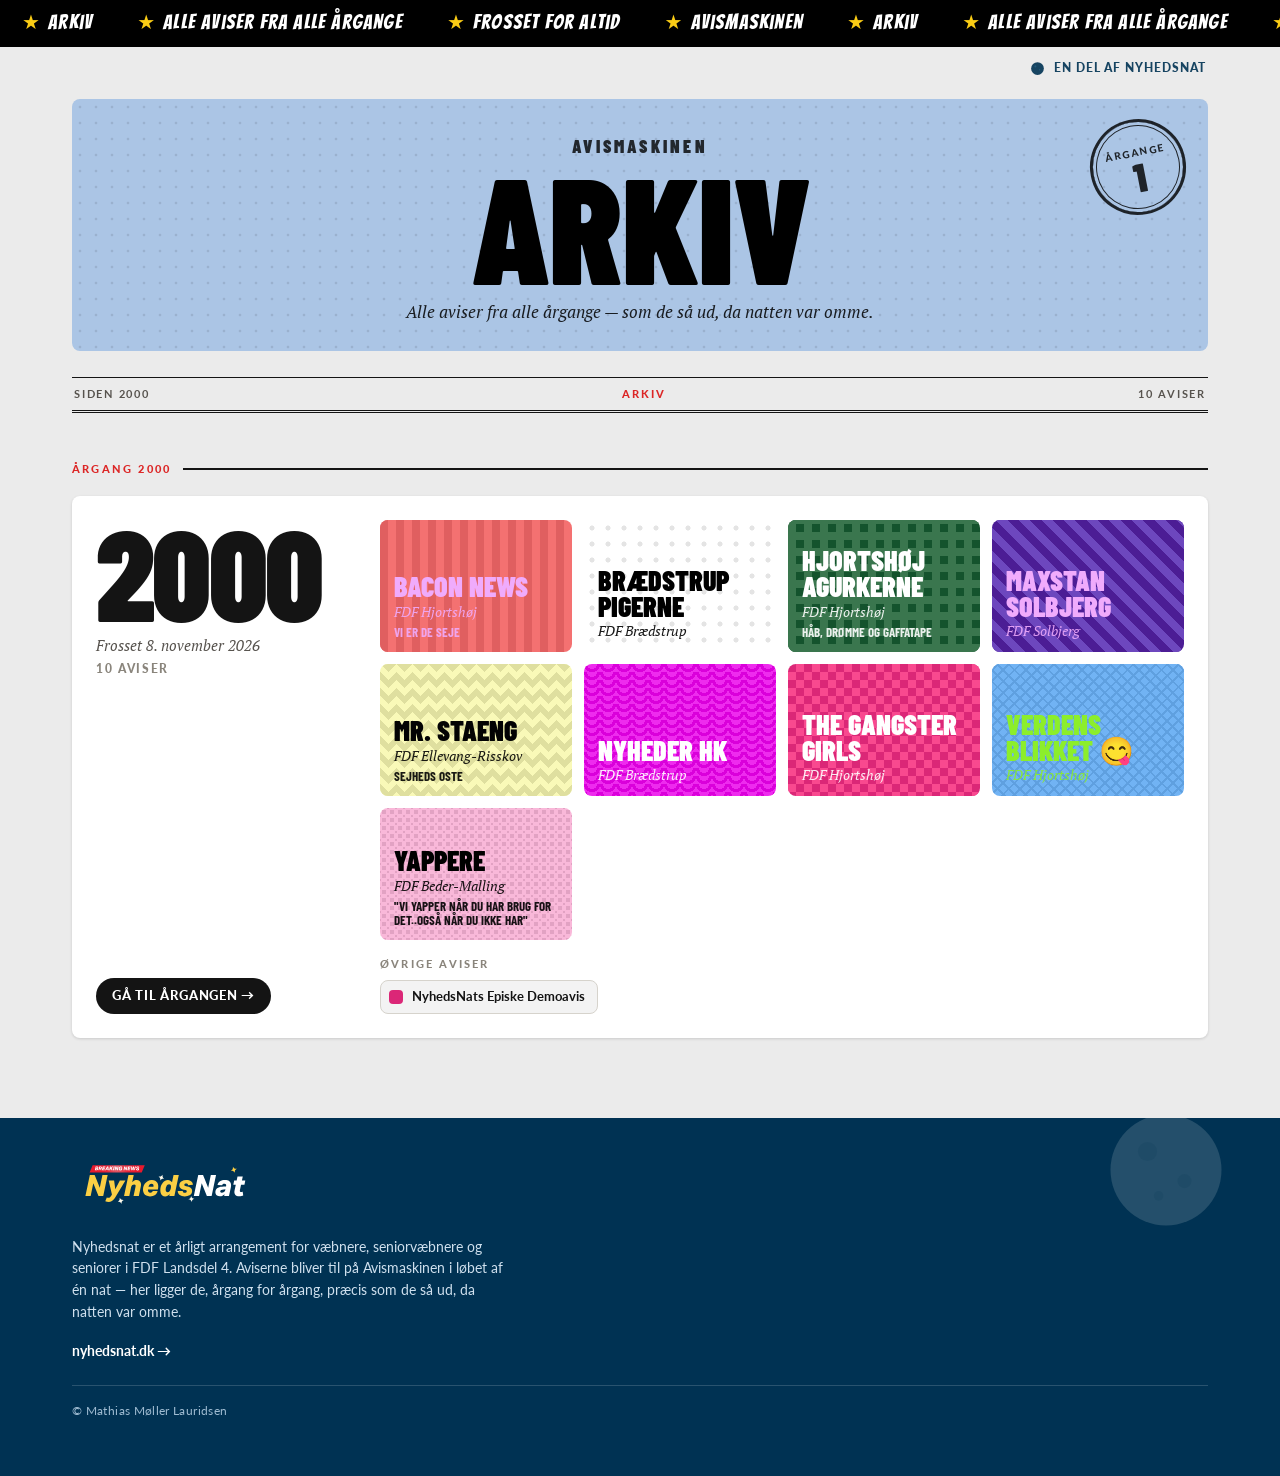
==== commit d1a53d59: "landingsside 2026-11-08T12:49:32.307Z" ====
--- a/index.html
+++ b/index.html
@@ -5,11 +5,11 @@
 		<link rel="icon" href="/favicon.svg" />
 		<meta name="viewport" content="width=device-width, initial-scale=1" />
 		<!--12qhfyh--><link rel="preconnect" href="https://fonts.googleapis.com"/> <link rel="preconnect" href="https://fonts.gstatic.com" crossorigin="anonymous"/> <link rel="stylesheet" href="https://fonts.googleapis.com/css2?family=Barlow+Condensed:wght@400;600;700;900&amp;family=Bangers&amp;family=Lato:wght@400;700;900&amp;family=PT+Serif:ital,wght@0,400;0,700;1,400&amp;display=swap"/> <meta name="author" content="Mathias Møller Lauridsen"/> <meta property="og:site_name" content="NyhedsNat"/> <meta property="og:locale" content="da_DK"/><!----><!--1uha8ag--><meta name="description" content="Alle aviser fra NyhedsNat, årgang for årgang — frosset præcis som de så ud, da natten var omme."/> <link rel="canonical" href="https://arkiv.avismaskinen.dk/"/> <meta property="og:type" content="website"/> <meta property="og:title" content="Arkiv — Avismaskinen"/> <meta property="og:description" content="Alle aviser fra NyhedsNat, årgang for årgang — frosset præcis som de så ud, da natten var omme."/> <meta property="og:url" content="https://arkiv.avismaskinen.dk/"/><!----><title>Arkiv — Avismaskinen</title>
-		<link href="/_app/immutable/assets/_layout.vvy1UvH2.css" rel="stylesheet">
+		<link href="/_app/immutable/assets/_layout.ph9RTfoN.css" rel="stylesheet">
 	</head>
 	<body data-sveltekit-preload-data="hover">
-		<div style="display: contents"><!--[--><!--[0--><!--[--><div class="relative overflow-hidden border-b-3 border-black bg-black font-bangers text-[20px] tracking-[0.06em] text-white" aria-hidden="true"><div class="flex w-max"><div class="flex flex-none animate-marquee py-[7px] whitespace-nowrap"><!--[--><!--[--><span class="px-[1.1em]"><span class="mr-[0.35em] text-news-yellow">★</span>Arkiv</span><span class="px-[1.1em]"><span class="mr-[0.35em] text-news-yellow">★</span>Alle aviser fra alle årgange</span><span class="px-[1.1em]"><span class="mr-[0.35em] text-news-yellow">★</span>Frosset for altid</span><span class="px-[1.1em]"><span class="mr-[0.35em] text-news-yellow">★</span>Avismaskinen</span><!--]--><!--[--><span class="px-[1.1em]"><span class="mr-[0.35em] text-news-yellow">★</span>Arkiv</span><span class="px-[1.1em]"><span class="mr-[0.35em] text-news-yellow">★</span>Alle aviser fra alle årgange</span><span class="px-[1.1em]"><span class="mr-[0.35em] text-news-yellow">★</span>Frosset for altid</span><span class="px-[1.1em]"><span class="mr-[0.35em] text-news-yellow">★</span>Avismaskinen</span><!--]--><!--[--><span class="px-[1.1em]"><span class="mr-[0.35em] text-news-yellow">★</span>Arkiv</span><span class="px-[1.1em]"><span class="mr-[0.35em] text-news-yellow">★</span>Alle aviser fra alle årgange</span><span class="px-[1.1em]"><span class="mr-[0.35em] text-news-yellow">★</span>Frosset for altid</span><span class="px-[1.1em]"><span class="mr-[0.35em] text-news-yellow">★</span>Avismaskinen</span><!--]--><!--[--><span class="px-[1.1em]"><span class="mr-[0.35em] text-news-yellow">★</span>Arkiv</span><span class="px-[1.1em]"><span class="mr-[0.35em] text-news-yellow">★</span>Alle aviser fra alle årgange</span><span class="px-[1.1em]"><span class="mr-[0.35em] text-news-yellow">★</span>Frosset for altid</span><span class="px-[1.1em]"><span class="mr-[0.35em] text-news-yellow">★</span>Avismaskinen</span><!--]--><!--]--></div><!----> <div class="flex flex-none animate-marquee py-[7px] whitespace-nowrap"><!--[--><!--[--><span class="px-[1.1em]"><span class="mr-[0.35em] text-news-yellow">★</span>Arkiv</span><span class="px-[1.1em]"><span class="mr-[0.35em] text-news-yellow">★</span>Alle aviser fra alle årgange</span><span class="px-[1.1em]"><span class="mr-[0.35em] text-news-yellow">★</span>Frosset for altid</span><span class="px-[1.1em]"><span class="mr-[0.35em] text-news-yellow">★</span>Avismaskinen</span><!--]--><!--[--><span class="px-[1.1em]"><span class="mr-[0.35em] text-news-yellow">★</span>Arkiv</span><span class="px-[1.1em]"><span class="mr-[0.35em] text-news-yellow">★</span>Alle aviser fra alle årgange</span><span class="px-[1.1em]"><span class="mr-[0.35em] text-news-yellow">★</span>Frosset for altid</span><span class="px-[1.1em]"><span class="mr-[0.35em] text-news-yellow">★</span>Avismaskinen</span><!--]--><!--[--><span class="px-[1.1em]"><span class="mr-[0.35em] text-news-yellow">★</span>Arkiv</span><span class="px-[1.1em]"><span class="mr-[0.35em] text-news-yellow">★</span>Alle aviser fra alle årgange</span><span class="px-[1.1em]"><span class="mr-[0.35em] text-news-yellow">★</span>Frosset for altid</span><span class="px-[1.1em]"><span class="mr-[0.35em] text-news-yellow">★</span>Avismaskinen</span><!--]--><!--[--><span class="px-[1.1em]"><span class="mr-[0.35em] text-news-yellow">★</span>Arkiv</span><span class="px-[1.1em]"><span class="mr-[0.35em] text-news-yellow">★</span>Alle aviser fra alle årgange</span><span class="px-[1.1em]"><span class="mr-[0.35em] text-news-yellow">★</span>Frosset for altid</span><span class="px-[1.1em]"><span class="mr-[0.35em] text-news-yellow">★</span>Avismaskinen</span><!--]--><!--]--></div><!----></div></div> <!--[--><main class="mx-auto max-w-[1180px] px-[22px] pb-6"><div class="flex justify-end px-0.5 pt-3"><a class="inline-flex items-center gap-2 text-[12px] font-black tracking-[0.08em] text-natblaa uppercase no-underline opacity-90 hover:underline hover:underline-offset-3 hover:opacity-100" href="https://nyhedsnat.dk" target="_blank" rel="noopener"><svg class="size-[17px] flex-none" viewBox="0 0 40 40" aria-hidden="true"><circle class="fill-natblaa" cx="20" cy="20" r="15"></circle><circle cx="15" cy="15" r="2.4" class="fill-natblaa-lys"></circle><circle cx="25" cy="23" r="1.8" class="fill-natblaa-lys"></circle></svg> En del af NyhedsNat</a></div> <header class="relative mt-[22px] overflow-hidden rounded-card bg-masthead px-7 pt-[34px] pb-[26px] text-center text-black before:pointer-events-none before:absolute before:inset-0 before:bg-[radial-gradient(currentColor_1.5px,transparent_1.6px)] before:bg-size-[16px_16px] before:opacity-10 before:content-['']"><div class="absolute top-5 right-[22px] flex size-24 rotate-[-11deg] flex-col items-center justify-center rounded-full border-3 border-current opacity-82 shadow-[inset_0_0_0_3px_var(--color-masthead),inset_0_0_0_4px_currentColor] max-[621px]:hidden"><small class="mt-0.5 text-[10px] font-black tracking-[0.16em] uppercase">Årgange</small><b class="font-barlow text-[40px] leading-[0.8] font-black">1</b></div> <p class="relative font-barlow text-[18px] font-black tracking-[0.18em] uppercase opacity-80">Avismaskinen</p> <h1 class="relative mt-1 font-barlow text-[length:clamp(52px,13vw,150px)] leading-[0.82] font-black tracking-[-0.01em] text-balance uppercase">Arkiv</h1> <p class="relative mt-3 font-serif text-[17px] italic opacity-85">Alle aviser fra alle årgange — som de så ud, da natten var omme.</p></header> <div class="mt-[26px] mb-2 flex items-center justify-between gap-3 px-0.5 py-2 text-[11px] font-bold tracking-[0.16em] text-ink-soft uppercase [border-bottom:3px_double_var(--color-ink)] [border-top:1.5px_solid_var(--color-ink)]"><span>Siden 2000</span> <span class="font-black text-breaking">Arkiv</span> <span>10 aviser</span></div> <!--[--><section aria-labelledby="aargang-2000"><div class="mt-12 mb-1 flex items-center gap-3 text-[11px] font-black tracking-[0.2em] text-breaking uppercase after:h-0.5 after:flex-1 after:bg-ink after:content-['']">Årgang 2000</div>  <a class="group mt-[18px] grid gap-6 rounded-card bg-white p-5 text-ink no-underline shadow-[0_1px_3px_rgba(0,0,0,0.14)] transition-[translate,box-shadow] duration-160 ease-[ease] hover:-translate-y-1 hover:shadow-[0_18px_40px_rgba(0,0,0,0.18)] focus-visible:-translate-y-1 focus-visible:shadow-[0_0_0_3px_var(--color-paper),0_0_0_6px_var(--color-breaking)] focus-visible:outline-hidden md:grid-cols-[minmax(200px,260px)_1fr] md:p-6" href="/2000/"><div class="flex flex-col justify-between gap-4"><div><h2 id="aargang-2000" class="font-barlow text-[length:clamp(84px,12vw,128px)] leading-[0.8] font-black tracking-[-0.02em]">2000</h2> <p class="mt-3 font-serif text-[15px] text-ink-soft italic">Frosset <time datetime="2026-11-08T11:08:12.877Z">8. november 2026</time></p> <p class="mt-1 text-[12px] font-black tracking-[0.14em] text-ink-faint uppercase">10
-							aviser</p></div> <span class="inline-flex w-fit items-center gap-2 rounded-full bg-ink px-4 py-2 text-[13px] font-black tracking-[0.06em] text-white uppercase transition-colors duration-160 group-hover:bg-breaking group-focus-visible:bg-breaking">Gå til årgangen →</span></div> <div class="min-w-0"><!--[0--><ul class="grid grid-cols-[repeat(auto-fill,minmax(170px,1fr))] gap-3"><!--[--><li class="relative flex min-h-[132px] flex-col justify-end overflow-hidden rounded-card bg-(--tile) px-3.5 pt-3 pb-3 text-(--fg)" style="--tile:#f47171;--fg:#f0abfc"><span aria-hidden="true" class="pointer-events-none absolute inset-0" style="background-image:repeating-linear-gradient(90deg,#e05f60 0 0.5rem,transparent 0.5rem 1rem)"></span> <span class="relative font-barlow text-[length:clamp(22px,2.2vw,28px)] leading-[0.92] font-black text-balance wrap-anywhere hyphens-auto uppercase">Bacon News</span> <!--[0--><span class="relative mt-1.5 font-barlow text-[13px] leading-[1.05] font-bold wrap-anywhere uppercase opacity-90">Vi er de seje</span><!--]--></li><li class="relative flex min-h-[132px] flex-col justify-end overflow-hidden rounded-card bg-(--tile) px-3.5 pt-3 pb-3 text-(--fg)" style="--tile:#ffffff;--fg:#000000"><span aria-hidden="true" class="pointer-events-none absolute inset-0" style="background-image:radial-gradient(#e4e4e4 22%,transparent 23%);background-size:1rem 1rem"></span> <span class="relative font-barlow text-[length:clamp(22px,2.2vw,28px)] leading-[0.92] font-black text-balance wrap-anywhere hyphens-auto uppercase">Brædstrup pigerne</span> <!--[-1--><!--]--></li><li class="relative flex min-h-[132px] flex-col justify-end overflow-hidden rounded-card bg-(--tile) px-3.5 pt-3 pb-3 text-(--fg)" style="--tile:#14532d;--fg:#ffffff"><span aria-hidden="true" class="pointer-events-none absolute inset-0" style="background-image:repeating-linear-gradient(0deg,#3a764e 0 0.5rem,transparent 0.5rem 1rem),repeating-linear-gradient(90deg,#3a764e 0 0.5rem,transparent 0.5rem 1rem)"></span> <span class="relative font-barlow text-[length:clamp(22px,2.2vw,28px)] leading-[0.92] font-black text-balance wrap-anywhere hyphens-auto uppercase">Hjortshøj agurkerne</span> <!--[0--><span class="relative mt-1.5 font-barlow text-[13px] leading-[1.05] font-bold wrap-anywhere uppercase opacity-90">Håb, drømme og gaffatape</span><!--]--></li><li class="relative flex min-h-[132px] flex-col justify-end overflow-hidden rounded-card bg-(--tile) px-3.5 pt-3 pb-3 text-(--fg)" style="--tile:#4c1d95;--fg:#f0abfc"><span aria-hidden="true" class="pointer-events-none absolute inset-0" style="background-image:repeating-linear-gradient(45deg,#6d47be 0 0.5rem,transparent 0.5rem 1rem)"></span> <span class="relative font-barlow text-[length:clamp(22px,2.2vw,28px)] leading-[0.92] font-black text-balance wrap-anywhere hyphens-auto uppercase">Maxstan Solbjerg</span> <!--[-1--><!--]--></li><li class="relative flex min-h-[132px] flex-col justify-end overflow-hidden rounded-card bg-(--tile) px-3.5 pt-3 pb-3 text-(--fg)" style="--tile:#f9f9b8;--fg:#030303"><span aria-hidden="true" class="pointer-events-none absolute inset-0" style="background-image:linear-gradient(135deg,#dfdf9f 25%,transparent 25%),linear-gradient(225deg,#dfdf9f 25%,transparent 25%),linear-gradient(315deg,#dfdf9f 25%,transparent 25%),linear-gradient(45deg,#dfdf9f 25%,transparent 25%);background-position:-0.5rem 0,-0.5rem 0,0 0,0 0;background-size:1rem 1rem"></span> <span class="relative font-barlow text-[length:clamp(22px,2.2vw,28px)] leading-[0.92] font-black text-balance wrap-anywhere hyphens-auto uppercase">Mr. Staeng</span> <!--[0--><span class="relative mt-1.5 font-barlow text-[13px] leading-[1.05] font-bold wrap-anywhere uppercase opacity-90">SEJHEDS OSTE</span><!--]--></li><li class="relative flex min-h-[132px] flex-col justify-end overflow-hidden rounded-card bg-(--tile) px-3.5 pt-3 pb-3 text-(--fg)" style="--tile:#ee2bee;--fg:#ffffff"><span aria-hidden="true" class="pointer-events-none absolute inset-0" style="background-image:radial-gradient(circle at 50% 0,transparent 0 0.32rem,#da00db 0.32rem 0.5rem,transparent 0.5rem);background-size:1rem 0.5rem"></span> <span class="relative font-barlow text-[length:clamp(22px,2.2vw,28px)] leading-[0.92] font-black text-balance wrap-anywhere hyphens-auto uppercase">nyheder hk</span> <!--[-1--><!--]--></li><li class="relative flex min-h-[132px] flex-col justify-end overflow-hidden rounded-card bg-(--tile) px-3.5 pt-3 pb-3 text-(--fg)" style="--tile:#db2777;--fg:#ffffff"><span aria-hidden="true" class="pointer-events-none absolute inset-0" style="background-image:conic-gradient(#f9498f 25%,transparent 25% 50%,#f9498f 50% 75%,transparent 75%);background-size:1rem 1rem"></span> <span class="relative font-barlow text-[length:clamp(22px,2.2vw,28px)] leading-[0.92] font-black text-balance wrap-anywhere hyphens-auto uppercase">The Gangster Girls</span> <!--[-1--><!--]--></li><li class="relative flex min-h-[132px] flex-col justify-end overflow-hidden rounded-card bg-(--tile) px-3.5 pt-3 pb-3 text-(--fg)" style="--tile:#71b3f4;--fg:#8cee2b"><span aria-hidden="true" class="pointer-events-none absolute inset-0" style="background-image:repeating-linear-gradient(45deg,#5fa0e0 0 0.125rem,transparent 0.125rem 0.5rem),repeating-linear-gradient(-45deg,#5fa0e0 0 0.125rem,transparent 0.125rem 0.5rem)"></span> <span class="relative font-barlow text-[length:clamp(22px,2.2vw,28px)] leading-[0.92] font-black text-balance wrap-anywhere hyphens-auto uppercase">verdens blikket 😋</span> <!--[-1--><!--]--></li><li class="relative flex min-h-[132px] flex-col justify-end overflow-hidden rounded-card bg-(--tile) px-3.5 pt-3 pb-3 text-(--fg)" style="--tile:#f9b8d9;--fg:#000000"><span aria-hidden="true" class="pointer-events-none absolute inset-0" style="background-image:radial-gradient(circle,#e2a2c3 0 0.14rem,transparent 0.15rem),radial-gradient(circle,#e2a2c3 0 0.08rem,transparent 0.09rem);background-size:0.5rem 0.5rem;background-position:0 0,0.25rem 0.25rem"></span> <span class="relative font-barlow text-[length:clamp(22px,2.2vw,28px)] leading-[0.92] font-black text-balance wrap-anywhere hyphens-auto uppercase">Yappere</span> <!--[0--><span class="relative mt-1.5 font-barlow text-[13px] leading-[1.05] font-bold wrap-anywhere uppercase opacity-90">"Vi yapper når du har brug for det..også når du ikke har"</span><!--]--></li><!--]--></ul><!--]--> <!--[0--><p class="mt-4 mb-2 text-[11px] font-black tracking-[0.2em] text-ink-faint uppercase">Øvrige aviser</p> <ul class="flex flex-wrap gap-2"><!--[--><li class="inline-flex items-center gap-[9px] rounded-card border border-line bg-paper/60 py-1.5 pr-3 pl-2 text-[13px] font-bold"><span class="size-3.5 flex-none rounded-[4px]" style="background:#db2777"></span> NyhedsNats Episke Demoavis</li><!--]--></ul><!--]--></div></a></section><!--]--></main><!--]--><!----> <footer class="relative mt-14 overflow-hidden bg-natblaa text-nat-tekst"><svg class="pointer-events-none absolute -top-[22px] right-10 size-[148px] opacity-15" viewBox="0 0 40 40" aria-hidden="true"><circle cx="20" cy="20" r="15" fill="#eef3f1"></circle><circle cx="15" cy="15" r="2.6" fill="#cdd8db"></circle><circle cx="25" cy="23" r="1.9" fill="#cdd8db"></circle><circle cx="18" cy="27" r="1.3" fill="#cdd8db"></circle></svg> <div class="relative mx-auto flex max-w-[1180px] flex-col items-start gap-[18px] px-[22px] pt-11 pb-14"><img class="block h-[52px] w-auto" alt="NyhedsNat" src="/logo.svg"/> <p class="mt-1 max-w-[54ch] text-[14px] leading-[1.55] text-nat-tekst">Nyhedsnat er et årligt arrangement for væbnere, seniorvæbnere og seniorer i FDF Landsdel 4.
+		<div style="display: contents"><!--[--><!--[0--><!--[--><div class="relative overflow-hidden border-b-3 border-black bg-black font-bangers text-[20px] tracking-[0.06em] text-white" aria-hidden="true"><div class="flex w-max"><div class="flex flex-none animate-marquee py-[7px] whitespace-nowrap"><!--[--><!--[--><span class="px-[1.1em]"><span class="mr-[0.35em] text-news-yellow">★</span>Arkiv</span><span class="px-[1.1em]"><span class="mr-[0.35em] text-news-yellow">★</span>Alle aviser fra alle årgange</span><span class="px-[1.1em]"><span class="mr-[0.35em] text-news-yellow">★</span>Frosset for altid</span><span class="px-[1.1em]"><span class="mr-[0.35em] text-news-yellow">★</span>Avismaskinen</span><!--]--><!--[--><span class="px-[1.1em]"><span class="mr-[0.35em] text-news-yellow">★</span>Arkiv</span><span class="px-[1.1em]"><span class="mr-[0.35em] text-news-yellow">★</span>Alle aviser fra alle årgange</span><span class="px-[1.1em]"><span class="mr-[0.35em] text-news-yellow">★</span>Frosset for altid</span><span class="px-[1.1em]"><span class="mr-[0.35em] text-news-yellow">★</span>Avismaskinen</span><!--]--><!--[--><span class="px-[1.1em]"><span class="mr-[0.35em] text-news-yellow">★</span>Arkiv</span><span class="px-[1.1em]"><span class="mr-[0.35em] text-news-yellow">★</span>Alle aviser fra alle årgange</span><span class="px-[1.1em]"><span class="mr-[0.35em] text-news-yellow">★</span>Frosset for altid</span><span class="px-[1.1em]"><span class="mr-[0.35em] text-news-yellow">★</span>Avismaskinen</span><!--]--><!--[--><span class="px-[1.1em]"><span class="mr-[0.35em] text-news-yellow">★</span>Arkiv</span><span class="px-[1.1em]"><span class="mr-[0.35em] text-news-yellow">★</span>Alle aviser fra alle årgange</span><span class="px-[1.1em]"><span class="mr-[0.35em] text-news-yellow">★</span>Frosset for altid</span><span class="px-[1.1em]"><span class="mr-[0.35em] text-news-yellow">★</span>Avismaskinen</span><!--]--><!--]--></div><!----> <div class="flex flex-none animate-marquee py-[7px] whitespace-nowrap"><!--[--><!--[--><span class="px-[1.1em]"><span class="mr-[0.35em] text-news-yellow">★</span>Arkiv</span><span class="px-[1.1em]"><span class="mr-[0.35em] text-news-yellow">★</span>Alle aviser fra alle årgange</span><span class="px-[1.1em]"><span class="mr-[0.35em] text-news-yellow">★</span>Frosset for altid</span><span class="px-[1.1em]"><span class="mr-[0.35em] text-news-yellow">★</span>Avismaskinen</span><!--]--><!--[--><span class="px-[1.1em]"><span class="mr-[0.35em] text-news-yellow">★</span>Arkiv</span><span class="px-[1.1em]"><span class="mr-[0.35em] text-news-yellow">★</span>Alle aviser fra alle årgange</span><span class="px-[1.1em]"><span class="mr-[0.35em] text-news-yellow">★</span>Frosset for altid</span><span class="px-[1.1em]"><span class="mr-[0.35em] text-news-yellow">★</span>Avismaskinen</span><!--]--><!--[--><span class="px-[1.1em]"><span class="mr-[0.35em] text-news-yellow">★</span>Arkiv</span><span class="px-[1.1em]"><span class="mr-[0.35em] text-news-yellow">★</span>Alle aviser fra alle årgange</span><span class="px-[1.1em]"><span class="mr-[0.35em] text-news-yellow">★</span>Frosset for altid</span><span class="px-[1.1em]"><span class="mr-[0.35em] text-news-yellow">★</span>Avismaskinen</span><!--]--><!--[--><span class="px-[1.1em]"><span class="mr-[0.35em] text-news-yellow">★</span>Arkiv</span><span class="px-[1.1em]"><span class="mr-[0.35em] text-news-yellow">★</span>Alle aviser fra alle årgange</span><span class="px-[1.1em]"><span class="mr-[0.35em] text-news-yellow">★</span>Frosset for altid</span><span class="px-[1.1em]"><span class="mr-[0.35em] text-news-yellow">★</span>Avismaskinen</span><!--]--><!--]--></div><!----></div></div> <!--[--><main class="mx-auto max-w-[1180px] px-[22px] pb-6"><div class="flex justify-end px-0.5 pt-3"><a class="inline-flex items-center gap-2 text-[12px] font-black tracking-[0.08em] text-natblaa uppercase no-underline opacity-90 hover:underline hover:underline-offset-3 hover:opacity-100" href="https://nyhedsnat.dk" target="_blank" rel="noopener"><svg class="size-[17px] flex-none" viewBox="0 0 40 40" aria-hidden="true"><circle class="fill-natblaa" cx="20" cy="20" r="15"></circle><circle cx="15" cy="15" r="2.4" class="fill-natblaa-lys"></circle><circle cx="25" cy="23" r="1.8" class="fill-natblaa-lys"></circle></svg> En del af NyhedsNat</a></div> <header class="relative mt-[22px] overflow-hidden rounded-card bg-masthead px-7 pt-[34px] pb-[26px] text-center text-black before:pointer-events-none before:absolute before:inset-0 before:bg-[radial-gradient(currentColor_1.5px,transparent_1.6px)] before:bg-size-[16px_16px] before:opacity-10 before:content-['']"><div class="absolute top-5 right-[22px] flex size-24 rotate-[-11deg] flex-col items-center justify-center rounded-full border-3 border-current opacity-82 shadow-[inset_0_0_0_3px_var(--color-masthead),inset_0_0_0_4px_currentColor] max-[621px]:hidden"><small class="mt-0.5 text-[10px] font-black tracking-[0.16em] uppercase">Årgange</small><b class="font-barlow text-[40px] leading-[0.8] font-black">1</b></div> <p class="relative font-barlow text-[18px] font-black tracking-[0.18em] uppercase opacity-80">Avismaskinen</p> <h1 class="relative mt-1 font-barlow text-[length:clamp(52px,13vw,150px)] leading-[0.82] font-black tracking-[-0.01em] text-balance uppercase">Arkiv</h1> <p class="relative mt-3 font-serif text-[17px] italic opacity-85">Alle aviser fra alle årgange — som de så ud, da natten var omme.</p></header> <div class="mt-[26px] mb-2 flex items-center justify-between gap-3 px-0.5 py-2 text-[11px] font-bold tracking-[0.16em] text-ink-soft uppercase [border-bottom:3px_double_var(--color-ink)] [border-top:1.5px_solid_var(--color-ink)]"><span>Siden 2000</span> <span class="font-black text-breaking">Arkiv</span> <span>10 aviser</span></div> <!--[--><section aria-labelledby="aargang-2000"><div class="mt-12 mb-1 flex items-center gap-3 text-[11px] font-black tracking-[0.2em] text-breaking uppercase after:h-0.5 after:flex-1 after:bg-ink after:content-['']">Årgang 2000</div>  <a class="group mt-[18px] grid gap-6 rounded-card bg-white p-5 text-ink no-underline shadow-[0_1px_3px_rgba(0,0,0,0.14)] transition-[translate,box-shadow] duration-160 ease-[ease] hover:-translate-y-1 hover:shadow-[0_18px_40px_rgba(0,0,0,0.18)] focus-visible:-translate-y-1 focus-visible:shadow-[0_0_0_3px_var(--color-paper),0_0_0_6px_var(--color-breaking)] focus-visible:outline-hidden md:grid-cols-[minmax(200px,260px)_1fr] md:p-6" href="/2000/"><div class="flex flex-col justify-between gap-4"><div><h2 id="aargang-2000" class="font-barlow text-[length:clamp(84px,12vw,128px)] leading-[0.8] font-black tracking-[-0.02em]">2000</h2> <p class="mt-3 font-serif text-[15px] text-ink-soft italic">Frosset <time datetime="2026-11-08T12:46:17.264Z">8. november 2026</time></p> <p class="mt-1 text-[12px] font-black tracking-[0.14em] text-ink-faint uppercase">10
+							aviser</p></div> <span class="inline-flex w-fit items-center gap-2 rounded-full bg-ink px-4 py-2 text-[13px] font-black tracking-[0.06em] text-white uppercase transition-colors duration-160 group-hover:bg-breaking group-focus-visible:bg-breaking">Gå til årgangen →</span></div> <div class="min-w-0"><!--[0--><ul class="grid grid-cols-[repeat(auto-fill,minmax(170px,1fr))] gap-3"><!--[--><li class="relative flex min-h-[132px] flex-col justify-end overflow-hidden rounded-card bg-(--tile) px-3.5 pt-3 pb-3 text-(--fg)" style="--tile:#f47171;--fg:#f0abfc"><span aria-hidden="true" class="pointer-events-none absolute inset-0" style="background-image:repeating-linear-gradient(90deg,#e05f60 0 0.5rem,transparent 0.5rem 1rem)"></span> <span class="relative font-barlow text-[length:clamp(22px,2.2vw,28px)] leading-[0.92] font-black text-balance wrap-anywhere hyphens-auto uppercase">Bacon News</span> <!--[0--><span data-kreds="" class="relative mt-1 font-serif text-[14px] leading-[1.15] wrap-anywhere italic opacity-90">FDF Hjortshøj</span><!--]--> <!--[0--><span class="relative mt-1.5 font-barlow text-[13px] leading-[1.05] font-bold wrap-anywhere uppercase opacity-90">Vi er de seje</span><!--]--></li><li class="relative flex min-h-[132px] flex-col justify-end overflow-hidden rounded-card bg-(--tile) px-3.5 pt-3 pb-3 text-(--fg)" style="--tile:#ffffff;--fg:#000000"><span aria-hidden="true" class="pointer-events-none absolute inset-0" style="background-image:radial-gradient(#e4e4e4 22%,transparent 23%);background-size:1rem 1rem"></span> <span class="relative font-barlow text-[length:clamp(22px,2.2vw,28px)] leading-[0.92] font-black text-balance wrap-anywhere hyphens-auto uppercase">Brædstrup pigerne</span> <!--[0--><span data-kreds="" class="relative mt-1 font-serif text-[14px] leading-[1.15] wrap-anywhere italic opacity-90">FDF Brædstrup</span><!--]--> <!--[-1--><!--]--></li><li class="relative flex min-h-[132px] flex-col justify-end overflow-hidden rounded-card bg-(--tile) px-3.5 pt-3 pb-3 text-(--fg)" style="--tile:#14532d;--fg:#ffffff"><span aria-hidden="true" class="pointer-events-none absolute inset-0" style="background-image:repeating-linear-gradient(0deg,#3a764e 0 0.5rem,transparent 0.5rem 1rem),repeating-linear-gradient(90deg,#3a764e 0 0.5rem,transparent 0.5rem 1rem)"></span> <span class="relative font-barlow text-[length:clamp(22px,2.2vw,28px)] leading-[0.92] font-black text-balance wrap-anywhere hyphens-auto uppercase">Hjortshøj agurkerne</span> <!--[0--><span data-kreds="" class="relative mt-1 font-serif text-[14px] leading-[1.15] wrap-anywhere italic opacity-90">FDF Hjortshøj</span><!--]--> <!--[0--><span class="relative mt-1.5 font-barlow text-[13px] leading-[1.05] font-bold wrap-anywhere uppercase opacity-90">Håb, drømme og gaffatape</span><!--]--></li><li class="relative flex min-h-[132px] flex-col justify-end overflow-hidden rounded-card bg-(--tile) px-3.5 pt-3 pb-3 text-(--fg)" style="--tile:#4c1d95;--fg:#f0abfc"><span aria-hidden="true" class="pointer-events-none absolute inset-0" style="background-image:repeating-linear-gradient(45deg,#6d47be 0 0.5rem,transparent 0.5rem 1rem)"></span> <span class="relative font-barlow text-[length:clamp(22px,2.2vw,28px)] leading-[0.92] font-black text-balance wrap-anywhere hyphens-auto uppercase">Maxstan Solbjerg</span> <!--[0--><span data-kreds="" class="relative mt-1 font-serif text-[14px] leading-[1.15] wrap-anywhere italic opacity-90">FDF Solbjerg</span><!--]--> <!--[-1--><!--]--></li><li class="relative flex min-h-[132px] flex-col justify-end overflow-hidden rounded-card bg-(--tile) px-3.5 pt-3 pb-3 text-(--fg)" style="--tile:#f9f9b8;--fg:#030303"><span aria-hidden="true" class="pointer-events-none absolute inset-0" style="background-image:linear-gradient(135deg,#dfdf9f 25%,transparent 25%),linear-gradient(225deg,#dfdf9f 25%,transparent 25%),linear-gradient(315deg,#dfdf9f 25%,transparent 25%),linear-gradient(45deg,#dfdf9f 25%,transparent 25%);background-position:-0.5rem 0,-0.5rem 0,0 0,0 0;background-size:1rem 1rem"></span> <span class="relative font-barlow text-[length:clamp(22px,2.2vw,28px)] leading-[0.92] font-black text-balance wrap-anywhere hyphens-auto uppercase">Mr. Staeng</span> <!--[0--><span data-kreds="" class="relative mt-1 font-serif text-[14px] leading-[1.15] wrap-anywhere italic opacity-90">FDF Ellevang-Risskov</span><!--]--> <!--[0--><span class="relative mt-1.5 font-barlow text-[13px] leading-[1.05] font-bold wrap-anywhere uppercase opacity-90">SEJHEDS OSTE</span><!--]--></li><li class="relative flex min-h-[132px] flex-col justify-end overflow-hidden rounded-card bg-(--tile) px-3.5 pt-3 pb-3 text-(--fg)" style="--tile:#ee2bee;--fg:#ffffff"><span aria-hidden="true" class="pointer-events-none absolute inset-0" style="background-image:radial-gradient(circle at 50% 0,transparent 0 0.32rem,#da00db 0.32rem 0.5rem,transparent 0.5rem);background-size:1rem 0.5rem"></span> <span class="relative font-barlow text-[length:clamp(22px,2.2vw,28px)] leading-[0.92] font-black text-balance wrap-anywhere hyphens-auto uppercase">nyheder hk</span> <!--[0--><span data-kreds="" class="relative mt-1 font-serif text-[14px] leading-[1.15] wrap-anywhere italic opacity-90">FDF Brædstrup</span><!--]--> <!--[-1--><!--]--></li><li class="relative flex min-h-[132px] flex-col justify-end overflow-hidden rounded-card bg-(--tile) px-3.5 pt-3 pb-3 text-(--fg)" style="--tile:#db2777;--fg:#ffffff"><span aria-hidden="true" class="pointer-events-none absolute inset-0" style="background-image:conic-gradient(#f9498f 25%,transparent 25% 50%,#f9498f 50% 75%,transparent 75%);background-size:1rem 1rem"></span> <span class="relative font-barlow text-[length:clamp(22px,2.2vw,28px)] leading-[0.92] font-black text-balance wrap-anywhere hyphens-auto uppercase">The Gangster Girls</span> <!--[0--><span data-kreds="" class="relative mt-1 font-serif text-[14px] leading-[1.15] wrap-anywhere italic opacity-90">FDF Hjortshøj</span><!--]--> <!--[-1--><!--]--></li><li class="relative flex min-h-[132px] flex-col justify-end overflow-hidden rounded-card bg-(--tile) px-3.5 pt-3 pb-3 text-(--fg)" style="--tile:#71b3f4;--fg:#8cee2b"><span aria-hidden="true" class="pointer-events-none absolute inset-0" style="background-image:repeating-linear-gradient(45deg,#5fa0e0 0 0.125rem,transparent 0.125rem 0.5rem),repeating-linear-gradient(-45deg,#5fa0e0 0 0.125rem,transparent 0.125rem 0.5rem)"></span> <span class="relative font-barlow text-[length:clamp(22px,2.2vw,28px)] leading-[0.92] font-black text-balance wrap-anywhere hyphens-auto uppercase">verdens blikket 😋</span> <!--[0--><span data-kreds="" class="relative mt-1 font-serif text-[14px] leading-[1.15] wrap-anywhere italic opacity-90">FDF Hjortshøj</span><!--]--> <!--[-1--><!--]--></li><li class="relative flex min-h-[132px] flex-col justify-end overflow-hidden rounded-card bg-(--tile) px-3.5 pt-3 pb-3 text-(--fg)" style="--tile:#f9b8d9;--fg:#000000"><span aria-hidden="true" class="pointer-events-none absolute inset-0" style="background-image:radial-gradient(circle,#e2a2c3 0 0.14rem,transparent 0.15rem),radial-gradient(circle,#e2a2c3 0 0.08rem,transparent 0.09rem);background-size:0.5rem 0.5rem;background-position:0 0,0.25rem 0.25rem"></span> <span class="relative font-barlow text-[length:clamp(22px,2.2vw,28px)] leading-[0.92] font-black text-balance wrap-anywhere hyphens-auto uppercase">Yappere</span> <!--[0--><span data-kreds="" class="relative mt-1 font-serif text-[14px] leading-[1.15] wrap-anywhere italic opacity-90">FDF Beder-Malling</span><!--]--> <!--[0--><span class="relative mt-1.5 font-barlow text-[13px] leading-[1.05] font-bold wrap-anywhere uppercase opacity-90">"Vi yapper når du har brug for det..også når du ikke har"</span><!--]--></li><!--]--></ul><!--]--> <!--[0--><p class="mt-4 mb-2 text-[11px] font-black tracking-[0.2em] text-ink-faint uppercase">Øvrige aviser</p> <ul class="flex flex-wrap gap-2"><!--[--><li class="inline-flex items-center gap-[9px] rounded-card border border-line bg-paper/60 py-1.5 pr-3 pl-2 text-[13px] font-bold"><span class="size-3.5 flex-none rounded-[4px]" style="background:#db2777"></span> NyhedsNats Episke Demoavis</li><!--]--></ul><!--]--></div></a></section><!--]--></main><!--]--><!----> <footer class="relative mt-14 overflow-hidden bg-natblaa text-nat-tekst"><svg class="pointer-events-none absolute -top-[22px] right-10 size-[148px] opacity-15" viewBox="0 0 40 40" aria-hidden="true"><circle cx="20" cy="20" r="15" fill="#eef3f1"></circle><circle cx="15" cy="15" r="2.6" fill="#cdd8db"></circle><circle cx="25" cy="23" r="1.9" fill="#cdd8db"></circle><circle cx="18" cy="27" r="1.3" fill="#cdd8db"></circle></svg> <div class="relative mx-auto flex max-w-[1180px] flex-col items-start gap-[18px] px-[22px] pt-11 pb-14"><img class="block h-[52px] w-auto" alt="NyhedsNat" src="/logo.svg"/> <p class="mt-1 max-w-[54ch] text-[14px] leading-[1.55] text-nat-tekst">Nyhedsnat er et årligt arrangement for væbnere, seniorvæbnere og seniorer i FDF Landsdel 4.
 			Aviserne bliver til på Avismaskinen i løbet af én nat — her ligger de, årgang for årgang,
 			præcis som de så ud, da natten var omme.</p> <a class="text-[14px] font-bold text-white no-underline hover:text-nat-guld" href="https://nyhedsnat.dk" target="_blank" rel="noopener">nyhedsnat.dk →</a> <div class="mt-1.5 flex items-center gap-[11px] self-stretch border-t border-white/16 pt-4 text-[12px] tracking-[0.03em] text-nat-daempet"><span>© Mathias Møller Lauridsen</span></div></div></footer><!--]--><!--]--> <!--[-1--><!--]--><!--]--></div>
 	</body>
--- a/_app/immutable/assets/_layout.ph9RTfoN.css
+++ b/_app/immutable/assets/_layout.ph9RTfoN.css
@@ -0,0 +1,2 @@
+/*! tailwindcss v4.3.0 | MIT License | https://tailwindcss.com */
+@layer properties{@supports (((-webkit-hyphens:none)) and (not (margin-trim:inline))) or ((-moz-orient:inline) and (not (color:rgb(from red r g b)))){*,:before,:after,::backdrop{--tw-rotate-x:initial;--tw-rotate-y:initial;--tw-rotate-z:initial;--tw-skew-x:initial;--tw-skew-y:initial;--tw-border-style:solid;--tw-leading:initial;--tw-font-weight:initial;--tw-tracking:initial;--tw-shadow:0 0 #0000;--tw-shadow-color:initial;--tw-shadow-alpha:100%;--tw-inset-shadow:0 0 #0000;--tw-inset-shadow-color:initial;--tw-inset-shadow-alpha:100%;--tw-ring-color:initial;--tw-ring-shadow:0 0 #0000;--tw-inset-ring-color:initial;--tw-inset-ring-shadow:0 0 #0000;--tw-ring-inset:initial;--tw-ring-offset-width:0px;--tw-ring-offset-color:#fff;--tw-ring-offset-shadow:0 0 #0000;--tw-blur:initial;--tw-brightness:initial;--tw-contrast:initial;--tw-grayscale:initial;--tw-hue-rotate:initial;--tw-invert:initial;--tw-opacity:initial;--tw-saturate:initial;--tw-sepia:initial;--tw-drop-shadow:initial;--tw-drop-shadow-color:initial;--tw-drop-shadow-alpha:100%;--tw-drop-shadow-size:initial;--tw-duration:initial;--tw-ease:initial;--tw-content:"";--tw-translate-x:0;--tw-translate-y:0;--tw-translate-z:0}}}@layer theme{:root,:host{--font-sans:"Lato", system-ui, sans-serif;--font-serif:"PT Serif", Georgia, serif;--font-mono:ui-monospace, SFMono-Regular, Menlo, Monaco, Consolas, "Liberation Mono", "Courier New", monospace;--color-red-50:oklch(97.1% .013 17.38);--color-black:#000;--color-white:#fff;--spacing:.25rem;--text-xs:.75rem;--text-xs--line-height:calc(1 / .75);--text-sm:.875rem;--text-sm--line-height:calc(1.25 / .875);--text-xl:1.25rem;--text-xl--line-height:calc(1.75 / 1.25);--text-2xl:1.5rem;--text-2xl--line-height:calc(2 / 1.5);--font-weight-bold:700;--font-weight-black:900;--tracking-wide:.025em;--animate-ping:ping 1s cubic-bezier(0, 0, .2, 1) infinite;--aspect-video:16 / 9;--default-transition-duration:.15s;--default-transition-timing-function:cubic-bezier(.4, 0, .2, 1);--default-font-family:var(--font-sans);--default-mono-font-family:var(--font-mono);--font-headline:var(--font-headline-family,Georgia, serif);--font-title:var(--font-title-family,Georgia, serif);--font-body:var(--font-body-family,Georgia, serif);--font-ticker:var(--font-ticker-family,sans-serif);--font-ui:var(--font-ui-family,sans-serif);--color-paper:#ebebeb;--color-ink:#141414;--color-ink-soft:#57534e;--color-ink-faint:#8a857c;--color-line:#d6d3cc;--color-breaking:#dc2626;--color-masthead:#abc5e5;--color-news-yellow:#facc15;--color-natblaa:#003253;--color-natblaa-lys:#0a4a70;--color-nat-tekst:#cfe0ee;--color-nat-daempet:#9fbcd2;--color-nat-guld:#f1bb0e;--font-barlow:"Barlow Condensed", "Arial Narrow", sans-serif;--font-bangers:"Bangers", system-ui, cursive;--radius-card:8px;--animate-marquee:marquee 60s linear infinite}}@layer base{*,:after,:before,::backdrop{box-sizing:border-box;border:0 solid;margin:0;padding:0}::file-selector-button{box-sizing:border-box;border:0 solid;margin:0;padding:0}html,:host{-webkit-text-size-adjust:100%;tab-size:4;line-height:1.5;font-family:var(--default-font-family,ui-sans-serif, system-ui, sans-serif, "Apple Color Emoji", "Segoe UI Emoji", "Segoe UI Symbol", "Noto Color Emoji");font-feature-settings:var(--default-font-feature-settings,normal);font-variation-settings:var(--default-font-variation-settings,normal);-webkit-tap-highlight-color:transparent}hr{height:0;color:inherit;border-top-width:1px}abbr:where([title]){text-decoration:underline dotted}h1,h2,h3,h4,h5,h6{font-size:inherit;font-weight:inherit}a{color:inherit;-webkit-text-decoration:inherit;-webkit-text-decoration:inherit;-webkit-text-decoration:inherit;text-decoration:inherit}b,strong{font-weight:bolder}code,kbd,samp,pre{font-family:var(--default-mono-font-family,ui-monospace, SFMono-Regular, Menlo, Monaco, Consolas, "Liberation Mono", "Courier New", monospace);font-feature-settings:var(--default-mono-font-feature-settings,normal);font-variation-settings:var(--default-mono-font-variation-settings,normal);font-size:1em}small{font-size:80%}sub,sup{vertical-align:baseline;font-size:75%;line-height:0;position:relative}sub{bottom:-.25em}sup{top:-.5em}table{text-indent:0;border-color:inherit;border-collapse:collapse}:-moz-focusring{outline:auto}progress{vertical-align:baseline}summary{display:list-item}ol,ul,menu{list-style:none}img,svg,video,canvas,audio,iframe,embed,object{vertical-align:middle;display:block}img,video{max-width:100%;height:auto}button,input,select,optgroup,textarea{font:inherit;font-feature-settings:inherit;font-variation-settings:inherit;letter-spacing:inherit;color:inherit;opacity:1;background-color:#0000;border-radius:0}::file-selector-button{font:inherit;font-feature-settings:inherit;font-variation-settings:inherit;letter-spacing:inherit;color:inherit;opacity:1;background-color:#0000;border-radius:0}:where(select:is([multiple],[size])) optgroup{font-weight:bolder}:where(select:is([multiple],[size])) optgroup option{padding-inline-start:20px}::file-selector-button{margin-inline-end:4px}::placeholder{opacity:1}@supports (not ((-webkit-appearance:-apple-pay-button))) or (contain-intrinsic-size:1px){::placeholder{color:currentColor}@supports (color:color-mix(in lab, red, red)){::placeholder{color:color-mix(in oklab, currentcolor 50%, transparent)}}}textarea{resize:vertical}::-webkit-search-decoration{-webkit-appearance:none}::-webkit-date-and-time-value{min-height:1lh;text-align:inherit}::-webkit-datetime-edit{display:inline-flex}::-webkit-datetime-edit-fields-wrapper{padding:0}::-webkit-datetime-edit{padding-block:0}::-webkit-datetime-edit-year-field{padding-block:0}::-webkit-datetime-edit-month-field{padding-block:0}::-webkit-datetime-edit-day-field{padding-block:0}::-webkit-datetime-edit-hour-field{padding-block:0}::-webkit-datetime-edit-minute-field{padding-block:0}::-webkit-datetime-edit-second-field{padding-block:0}::-webkit-datetime-edit-millisecond-field{padding-block:0}::-webkit-datetime-edit-meridiem-field{padding-block:0}::-webkit-calendar-picker-indicator{line-height:1}:-moz-ui-invalid{box-shadow:none}button,input:where([type=button],[type=reset],[type=submit]){appearance:button}::file-selector-button{appearance:button}::-webkit-inner-spin-button{height:auto}::-webkit-outer-spin-button{height:auto}[hidden]:where(:not([hidden=until-found])){display:none!important}:root{color-scheme:light;-webkit-tap-highlight-color:initial}body{background:var(--color-paper);color:var(--color-ink);-webkit-font-smoothing:antialiased;min-height:100vh;font-size:16px;line-height:1.5}@media (prefers-reduced-motion:reduce){*{transition:none!important;animation:none!important}}}@layer components;@layer utilities{.pointer-events-none{pointer-events:none}.collapse{visibility:collapse}.invisible{visibility:hidden}.visible{visibility:visible}.sr-only{clip-path:inset(50%);white-space:nowrap;border-width:0;width:1px;height:1px;margin:-1px;padding:0;position:absolute;overflow:hidden}.absolute{position:absolute}.fixed{position:fixed}.relative{position:relative}.static{position:static}.inset-0{inset:calc(var(--spacing) * 0)}.-top-\[22px\]{top:-22px}.top-2{top:calc(var(--spacing) * 2)}.top-5{top:calc(var(--spacing) * 5)}.right-10{right:calc(var(--spacing) * 10)}.right-\[22px\]{right:22px}.left-2{left:calc(var(--spacing) * 2)}.-z-10{z-index:calc(10 * -1)}.z-10{z-index:10}.container{width:100%}@media (width>=40rem){.container{max-width:40rem}}@media (width>=48rem){.container{max-width:48rem}}@media (width>=64rem){.container{max-width:64rem}}@media (width>=80rem){.container{max-width:80rem}}@media (width>=96rem){.container{max-width:96rem}}.mx-auto{margin-inline:auto}.mt-0\.5{margin-top:calc(var(--spacing) * .5)}.mt-1{margin-top:calc(var(--spacing) * 1)}.mt-1\.5{margin-top:calc(var(--spacing) * 1.5)}.mt-2{margin-top:calc(var(--spacing) * 2)}.mt-3{margin-top:calc(var(--spacing) * 3)}.mt-4{margin-top:calc(var(--spacing) * 4)}.mt-6{margin-top:calc(var(--spacing) * 6)}.mt-8{margin-top:calc(var(--spacing) * 8)}.mt-12{margin-top:calc(var(--spacing) * 12)}.mt-14{margin-top:calc(var(--spacing) * 14)}.mt-\[18px\]{margin-top:18px}.mt-\[22px\]{margin-top:22px}.mt-\[26px\]{margin-top:26px}.mt-\[34px\]{margin-top:34px}.mr-\[0\.35em\]{margin-right:.35em}.mb-1{margin-bottom:calc(var(--spacing) * 1)}.mb-2{margin-bottom:calc(var(--spacing) * 2)}.block{display:block}.contents{display:contents}.flex{display:flex}.grid{display:grid}.hidden{display:none}.inline{display:inline}.inline-flex{display:inline-flex}.table{display:table}.aspect-video{aspect-ratio:var(--aspect-video)}.size-2\.5{width:calc(var(--spacing) * 2.5);height:calc(var(--spacing) * 2.5)}.size-3\.5{width:calc(var(--spacing) * 3.5);height:calc(var(--spacing) * 3.5)}.size-24{width:calc(var(--spacing) * 24);height:calc(var(--spacing) * 24)}.size-\[17px\]{width:17px;height:17px}.size-\[148px\]{width:148px;height:148px}.size-full{width:100%;height:100%}.h-1{height:calc(var(--spacing) * 1)}.h-8{height:calc(var(--spacing) * 8)}.h-9{height:calc(var(--spacing) * 9)}.h-16{height:calc(var(--spacing) * 16)}.h-\[52px\]{height:52px}.h-full{height:100%}.min-h-0{min-height:calc(var(--spacing) * 0)}.min-h-\[132px\]{min-height:132px}.w-1{width:calc(var(--spacing) * 1)}.w-\[2\.5px\]{width:2.5px}.w-auto{width:auto}.w-fit{width:fit-content}.w-full{width:100%}.w-max{width:max-content}.max-w-\[54ch\]{max-width:54ch}.max-w-\[1180px\]{max-width:1180px}.min-w-0{min-width:calc(var(--spacing) * 0)}.flex-1{flex:1}.flex-none{flex:none}.shrink{flex-shrink:1}.shrink-0{flex-shrink:0}.flex-grow,.grow{flex-grow:1}.grow-0{flex-grow:0}.rotate-\[-11deg\]{rotate:-11deg}.transform{transform:var(--tw-rotate-x,) var(--tw-rotate-y,) var(--tw-rotate-z,) var(--tw-skew-x,) var(--tw-skew-y,)}.animate-marquee{animation:var(--animate-marquee)}.animate-ping{animation:var(--animate-ping)}.cursor-text{cursor:text}.resize{resize:both}.scroll-mb-28{scroll-margin-bottom:calc(var(--spacing) * 28)}.grid-cols-\[repeat\(auto-fill\,minmax\(170px\,1fr\)\)\]{grid-template-columns:repeat(auto-fill,minmax(170px,1fr))}.flex-col{flex-direction:column}.flex-col-reverse{flex-direction:column-reverse}.flex-row-reverse{flex-direction:row-reverse}.flex-wrap{flex-wrap:wrap}.items-center{align-items:center}.items-start{align-items:flex-start}.items-stretch{align-items:stretch}.justify-between{justify-content:space-between}.justify-center{justify-content:center}.justify-end{justify-content:flex-end}.gap-1\.5{gap:calc(var(--spacing) * 1.5)}.gap-2{gap:calc(var(--spacing) * 2)}.gap-3{gap:calc(var(--spacing) * 3)}.gap-4{gap:calc(var(--spacing) * 4)}.gap-6{gap:calc(var(--spacing) * 6)}.gap-\[9px\]{gap:9px}.gap-\[11px\]{gap:11px}.gap-\[18px\]{gap:18px}.gap-x-2{column-gap:calc(var(--spacing) * 2)}.gap-y-1{row-gap:calc(var(--spacing) * 1)}.self-center{align-self:center}.self-stretch{align-self:stretch}.overflow-hidden{overflow:hidden}.rounded{border-radius:.25rem}.rounded-\[4px\]{border-radius:4px}.rounded-\[10px\]{border-radius:10px}.rounded-card{border-radius:var(--radius-card)}.rounded-full{border-radius:3.40282e38px}.border{border-style:var(--tw-border-style);border-width:1px}.border-2{border-style:var(--tw-border-style);border-width:2px}.border-3{border-style:var(--tw-border-style);border-width:3px}.border-\[1\.5px\]{border-style:var(--tw-border-style);border-width:1.5px}.border-t{border-top-style:var(--tw-border-style);border-top-width:1px}.border-b-3{border-bottom-style:var(--tw-border-style);border-bottom-width:3px}.border-dashed{--tw-border-style:dashed;border-style:dashed}.border-\(--blaek\){border-color:var(--blaek)}.border-\(--roed\){border-color:var(--roed)}.border-\(--svag\){border-color:var(--svag)}.border-black{border-color:var(--color-black)}.border-current{border-color:currentColor}.border-line{border-color:var(--color-line)}.border-white\/16{border-color:#ffffff29}@supports (color:color-mix(in lab, red, red)){.border-white\/16{border-color:color-mix(in oklab, var(--color-white) 16%, transparent)}}.bg-\(--blaek\){background-color:var(--blaek)}.bg-\(--tile\){background-color:var(--tile)}.bg-\[var\(--card-bg\)\]{background-color:var(--card-bg)}.bg-black{background-color:var(--color-black)}.bg-current{background-color:currentColor}.bg-ink{background-color:var(--color-ink)}.bg-masthead{background-color:var(--color-masthead)}.bg-natblaa{background-color:var(--color-natblaa)}.bg-paper\/60{background-color:#ebebeb99}@supports (color:color-mix(in lab, red, red)){.bg-paper\/60{background-color:color-mix(in oklab, var(--color-paper) 60%, transparent)}}.bg-red-50{background-color:var(--color-red-50)}.bg-transparent{background-color:#0000}.bg-white{background-color:var(--color-white)}.fill-natblaa{fill:var(--color-natblaa)}.fill-natblaa-lys{fill:var(--color-natblaa-lys)}.object-cover{object-fit:cover}.p-5{padding:calc(var(--spacing) * 5)}.px-0\.5{padding-inline:calc(var(--spacing) * .5)}.px-2{padding-inline:calc(var(--spacing) * 2)}.px-3{padding-inline:calc(var(--spacing) * 3)}.px-3\.5{padding-inline:calc(var(--spacing) * 3.5)}.px-4{padding-inline:calc(var(--spacing) * 4)}.px-6{padding-inline:calc(var(--spacing) * 6)}.px-7{padding-inline:calc(var(--spacing) * 7)}.px-\[1\.1em\]{padding-inline:1.1em}.px-\[22px\]{padding-inline:22px}.py-1{padding-block:calc(var(--spacing) * 1)}.py-1\.5{padding-block:calc(var(--spacing) * 1.5)}.py-2{padding-block:calc(var(--spacing) * 2)}.py-16{padding-block:calc(var(--spacing) * 16)}.py-\[7px\]{padding-block:7px}.pt-3{padding-top:calc(var(--spacing) * 3)}.pt-4{padding-top:calc(var(--spacing) * 4)}.pt-11{padding-top:calc(var(--spacing) * 11)}.pt-\[34px\]{padding-top:34px}.pr-3{padding-right:calc(var(--spacing) * 3)}.pr-5{padding-right:calc(var(--spacing) * 5)}.pb-3{padding-bottom:calc(var(--spacing) * 3)}.pb-6{padding-bottom:calc(var(--spacing) * 6)}.pb-14{padding-bottom:calc(var(--spacing) * 14)}.pb-\[26px\]{padding-bottom:26px}.pb-\[30px\]{padding-bottom:30px}.pl-2{padding-left:calc(var(--spacing) * 2)}.text-center{text-align:center}.font-bangers{font-family:var(--font-bangers)}.font-barlow{font-family:var(--font-barlow)}.font-headline{font-family:var(--font-headline-family,Georgia, serif)}.font-serif{font-family:var(--font-serif)}.font-ticker{font-family:var(--font-ticker-family,sans-serif)}.font-ui{font-family:var(--font-ui-family,sans-serif)}.text-2xl{font-size:var(--text-2xl);line-height:var(--tw-leading,var(--text-2xl--line-height))}.text-sm{font-size:var(--text-sm);line-height:var(--tw-leading,var(--text-sm--line-height))}.text-xl{font-size:var(--text-xl);line-height:var(--tw-leading,var(--text-xl--line-height))}.text-xs{font-size:var(--text-xs);line-height:var(--tw-leading,var(--text-xs--line-height))}.text-\[10px\]{font-size:10px}.text-\[11px\]{font-size:11px}.text-\[12px\]{font-size:12px}.text-\[13px\]{font-size:13px}.text-\[14px\]{font-size:14px}.text-\[15px\]{font-size:15px}.text-\[17px\]{font-size:17px}.text-\[18px\]{font-size:18px}.text-\[20px\]{font-size:20px}.text-\[22px\]{font-size:22px}.text-\[28px\]{font-size:28px}.text-\[40px\]{font-size:40px}.text-\[length\:clamp\(22px\,2\.2vw\,28px\)\]{font-size:clamp(22px,2.2vw,28px)}.text-\[length\:clamp\(46px\,11vw\,120px\)\]{font-size:clamp(46px,11vw,120px)}.text-\[length\:clamp\(52px\,13vw\,150px\)\]{font-size:clamp(52px,13vw,150px)}.text-\[length\:clamp\(84px\,12vw\,128px\)\]{font-size:clamp(84px,12vw,128px)}.leading-\[0\.8\]{--tw-leading:.8;line-height:.8}.leading-\[0\.82\]{--tw-leading:.82;line-height:.82}.leading-\[0\.92\]{--tw-leading:.92;line-height:.92}.leading-\[1\.05\]{--tw-leading:1.05;line-height:1.05}.leading-\[1\.15\]{--tw-leading:1.15;line-height:1.15}.leading-\[1\.55\]{--tw-leading:1.55;line-height:1.55}.leading-none{--tw-leading:1;line-height:1}.font-black{--tw-font-weight:var(--font-weight-black);font-weight:var(--font-weight-black)}.font-bold{--tw-font-weight:var(--font-weight-bold);font-weight:var(--font-weight-bold)}.tracking-\[-0\.01em\]{--tw-tracking:-.01em;letter-spacing:-.01em}.tracking-\[-0\.02em\]{--tw-tracking:-.02em;letter-spacing:-.02em}.tracking-\[0\.2em\]{--tw-tracking:.2em;letter-spacing:.2em}.tracking-\[0\.03em\]{--tw-tracking:.03em;letter-spacing:.03em}.tracking-\[0\.06em\]{--tw-tracking:.06em;letter-spacing:.06em}.tracking-\[0\.08em\]{--tw-tracking:.08em;letter-spacing:.08em}.tracking-\[0\.14em\]{--tw-tracking:.14em;letter-spacing:.14em}.tracking-\[0\.16em\]{--tw-tracking:.16em;letter-spacing:.16em}.tracking-\[0\.18em\]{--tw-tracking:.18em;letter-spacing:.18em}.tracking-wide{--tw-tracking:var(--tracking-wide);letter-spacing:var(--tracking-wide)}.text-balance{text-wrap:balance}.wrap-anywhere{overflow-wrap:anywhere}.hyphens-auto{hyphens:auto}.whitespace-nowrap{white-space:nowrap}.text-\(--blaek-2\){color:var(--blaek-2)}.text-\(--daempet\){color:var(--daempet)}.text-\(--fg\){color:var(--fg)}.text-\(--roed\){color:var(--roed)}.text-\(--tip\){color:var(--tip)}.text-\[var\(--card-fg\)\]{color:var(--card-fg)}.text-black{color:var(--color-black)}.text-breaking{color:var(--color-breaking)}.text-ink{color:var(--color-ink)}.text-ink-faint{color:var(--color-ink-faint)}.text-ink-soft{color:var(--color-ink-soft)}.text-nat-daempet{color:var(--color-nat-daempet)}.text-nat-tekst{color:var(--color-nat-tekst)}.text-natblaa{color:var(--color-natblaa)}.text-news-yellow{color:var(--color-news-yellow)}.text-transparent{color:#0000}.text-white{color:var(--color-white)}.uppercase{text-transform:uppercase}.italic{font-style:italic}.no-underline{text-decoration-line:none}.caret-transparent{caret-color:#0000}.opacity-0{opacity:0}.opacity-15{opacity:.15}.opacity-75{opacity:.75}.opacity-80{opacity:.8}.opacity-82{opacity:.82}.opacity-85{opacity:.85}.opacity-90{opacity:.9}.shadow-\[0_0_0_4px_rgb\(20_20_20\/0\.1\)\]{--tw-shadow:0 0 0 4px var(--tw-shadow-color,#1414141a);box-shadow:var(--tw-inset-shadow), var(--tw-inset-ring-shadow), var(--tw-ring-offset-shadow), var(--tw-ring-shadow), var(--tw-shadow)}.shadow-\[0_1px_3px_rgba\(0\,0\,0\,0\.14\)\]{--tw-shadow:0 1px 3px var(--tw-shadow-color,#00000024);box-shadow:var(--tw-inset-shadow), var(--tw-inset-ring-shadow), var(--tw-ring-offset-shadow), var(--tw-ring-shadow), var(--tw-shadow)}.shadow-\[inset_0_0_0_3px_var\(--color-masthead\)\,inset_0_0_0_4px_currentColor\]{--tw-shadow:inset 0 0 0 3px var(--tw-shadow-color,var(--color-masthead)), inset 0 0 0 4px var(--tw-shadow-color,currentColor);box-shadow:var(--tw-inset-shadow), var(--tw-inset-ring-shadow), var(--tw-ring-offset-shadow), var(--tw-ring-shadow), var(--tw-shadow)}.ring{--tw-ring-shadow:var(--tw-ring-inset,) 0 0 0 calc(1px + var(--tw-ring-offset-width)) var(--tw-ring-color,currentcolor);box-shadow:var(--tw-inset-shadow), var(--tw-inset-ring-shadow), var(--tw-ring-offset-shadow), var(--tw-ring-shadow), var(--tw-shadow)}.blur{--tw-blur:blur(8px);filter:var(--tw-blur,) var(--tw-brightness,) var(--tw-contrast,) var(--tw-grayscale,) var(--tw-hue-rotate,) var(--tw-invert,) var(--tw-saturate,) var(--tw-sepia,) var(--tw-drop-shadow,)}.invert{--tw-invert:invert(100%);filter:var(--tw-blur,) var(--tw-brightness,) var(--tw-contrast,) var(--tw-grayscale,) var(--tw-hue-rotate,) var(--tw-invert,) var(--tw-saturate,) var(--tw-sepia,) var(--tw-drop-shadow,)}.transition-\[border-color\,box-shadow\]{transition-property:border-color,box-shadow;transition-timing-function:var(--tw-ease,var(--default-transition-timing-function));transition-duration:var(--tw-duration,var(--default-transition-duration))}.transition-\[translate\,box-shadow\]{transition-property:translate,box-shadow;transition-timing-function:var(--tw-ease,var(--default-transition-timing-function));transition-duration:var(--tw-duration,var(--default-transition-duration))}.transition-colors{transition-property:color,background-color,border-color,outline-color,text-decoration-color,fill,stroke,--tw-gradient-from,--tw-gradient-via,--tw-gradient-to;transition-timing-function:var(--tw-ease,var(--default-transition-timing-function));transition-duration:var(--tw-duration,var(--default-transition-duration))}.duration-160{--tw-duration:.16s;transition-duration:.16s}.ease-\[ease\]{--tw-ease:ease;transition-timing-function:ease}.outline-none{--tw-outline-style:none;outline-style:none}.\[border-bottom\:3px_double_var\(--color-ink\)\]{border-bottom:3px double var(--color-ink)}.\[border-top\:1\.5px_solid_var\(--color-ink\)\]{border-top:1.5px solid var(--color-ink)}.group-hover\:bg-breaking:is(:where(.group):hover *),.group-focus-visible\:bg-breaking:is(:where(.group):focus-visible *){background-color:var(--color-breaking)}.selection\:bg-transparent ::selection,.selection\:bg-transparent::selection{background-color:#0000}.before\:pointer-events-none:before{content:var(--tw-content);pointer-events:none}.before\:absolute:before{content:var(--tw-content);position:absolute}.before\:inset-0:before{content:var(--tw-content);inset:calc(var(--spacing) * 0)}.before\:bg-\[radial-gradient\(currentColor_1\.5px\,transparent_1\.6px\)\]:before{content:var(--tw-content);background-image:radial-gradient(currentColor 1.5px,#0000 1.6px)}.before\:bg-size-\[16px_16px\]:before{content:var(--tw-content);background-size:16px 16px}.before\:opacity-10:before{content:var(--tw-content);opacity:.1}.before\:content-\[\'\'\]:before{--tw-content:"";content:var(--tw-content)}.after\:h-0\.5:after{content:var(--tw-content);height:calc(var(--spacing) * .5)}.after\:flex-1:after{content:var(--tw-content);flex:1}.after\:bg-ink:after{content:var(--tw-content);background-color:var(--color-ink)}.after\:content-\[\'\'\]:after{--tw-content:"";content:var(--tw-content)}.hover\:-translate-y-1:hover{--tw-translate-y:calc(var(--spacing) * -1);translate:var(--tw-translate-x) var(--tw-translate-y)}.hover\:bg-breaking:hover{background-color:var(--color-breaking)}.hover\:text-nat-guld:hover{color:var(--color-nat-guld)}.hover\:underline:hover{text-decoration-line:underline}.hover\:underline-offset-3:hover{text-underline-offset:3px}.hover\:opacity-100:hover{opacity:1}.hover\:shadow-\[0_18px_40px_rgba\(0\,0\,0\,0\.18\)\]:hover{--tw-shadow:0 18px 40px var(--tw-shadow-color,#0000002e);box-shadow:var(--tw-inset-shadow), var(--tw-inset-ring-shadow), var(--tw-ring-offset-shadow), var(--tw-ring-shadow), var(--tw-shadow)}.focus-visible\:-translate-y-1:focus-visible{--tw-translate-y:calc(var(--spacing) * -1);translate:var(--tw-translate-x) var(--tw-translate-y)}.focus-visible\:shadow-\[0_0_0_3px_var\(--color-paper\)\,0_0_0_6px_var\(--color-breaking\)\]:focus-visible{--tw-shadow:0 0 0 3px var(--tw-shadow-color,var(--color-paper)), 0 0 0 6px var(--tw-shadow-color,var(--color-breaking));box-shadow:var(--tw-inset-shadow), var(--tw-inset-ring-shadow), var(--tw-ring-offset-shadow), var(--tw-ring-shadow), var(--tw-shadow)}.focus-visible\:outline-hidden:focus-visible{--tw-outline-style:none;outline-style:none}@media (forced-colors:active){.focus-visible\:outline-hidden:focus-visible{outline-offset:2px;outline:2px solid #0000}}@media not all and (width>=621px){.max-\[621px\]\:hidden{display:none}}@media (width>=48rem){.md\:grid-cols-\[minmax\(200px\,260px\)_1fr\]{grid-template-columns:minmax(200px,260px) 1fr}.md\:p-6{padding:calc(var(--spacing) * 6)}}}@media (prefers-reduced-motion:no-preference){:root:not(.bevaegelse-stop) .klip-still{display:none!important}}@media (prefers-reduced-motion:reduce){.klip-video{display:none!important}}:root.bevaegelse-stop .klip-video{display:none!important}@media (prefers-reduced-motion:reduce){.badge-dot>.animate-ping{display:none}}:root.bevaegelse-stop .badge-dot>.animate-ping{display:none}@property --tw-rotate-x{syntax:"*";inherits:false}@property --tw-rotate-y{syntax:"*";inherits:false}@property --tw-rotate-z{syntax:"*";inherits:false}@property --tw-skew-x{syntax:"*";inherits:false}@property --tw-skew-y{syntax:"*";inherits:false}@property --tw-border-style{syntax:"*";inherits:false;initial-value:solid}@property --tw-leading{syntax:"*";inherits:false}@property --tw-font-weight{syntax:"*";inherits:false}@property --tw-tracking{syntax:"*";inherits:false}@property --tw-shadow{syntax:"*";inherits:false;initial-value:0 0 #0000}@property --tw-shadow-color{syntax:"*";inherits:false}@property --tw-shadow-alpha{syntax:"<percentage>";inherits:false;initial-value:100%}@property --tw-inset-shadow{syntax:"*";inherits:false;initial-value:0 0 #0000}@property --tw-inset-shadow-color{syntax:"*";inherits:false}@property --tw-inset-shadow-alpha{syntax:"<percentage>";inherits:false;initial-value:100%}@property --tw-ring-color{syntax:"*";inherits:false}@property --tw-ring-shadow{syntax:"*";inherits:false;initial-value:0 0 #0000}@property --tw-inset-ring-color{syntax:"*";inherits:false}@property --tw-inset-ring-shadow{syntax:"*";inherits:false;initial-value:0 0 #0000}@property --tw-ring-inset{syntax:"*";inherits:false}@property --tw-ring-offset-width{syntax:"<length>";inherits:false;initial-value:0}@property --tw-ring-offset-color{syntax:"*";inherits:false;initial-value:#fff}@property --tw-ring-offset-shadow{syntax:"*";inherits:false;initial-value:0 0 #0000}@property --tw-blur{syntax:"*";inherits:false}@property --tw-brightness{syntax:"*";inherits:false}@property --tw-contrast{syntax:"*";inherits:false}@property --tw-grayscale{syntax:"*";inherits:false}@property --tw-hue-rotate{syntax:"*";inherits:false}@property --tw-invert{syntax:"*";inherits:false}@property --tw-opacity{syntax:"*";inherits:false}@property --tw-saturate{syntax:"*";inherits:false}@property --tw-sepia{syntax:"*";inherits:false}@property --tw-drop-shadow{syntax:"*";inherits:false}@property --tw-drop-shadow-color{syntax:"*";inherits:false}@property --tw-drop-shadow-alpha{syntax:"<percentage>";inherits:false;initial-value:100%}@property --tw-drop-shadow-size{syntax:"*";inherits:false}@property --tw-duration{syntax:"*";inherits:false}@property --tw-ease{syntax:"*";inherits:false}@property --tw-content{syntax:"*";inherits:false;initial-value:""}@property --tw-translate-x{syntax:"*";inherits:false;initial-value:0}@property --tw-translate-y{syntax:"*";inherits:false;initial-value:0}@property --tw-translate-z{syntax:"*";inherits:false;initial-value:0}@keyframes ping{75%,to{opacity:0;transform:scale(2)}}@keyframes marquee{0%{transform:translate(0)}to{transform:translate(-100%)}}
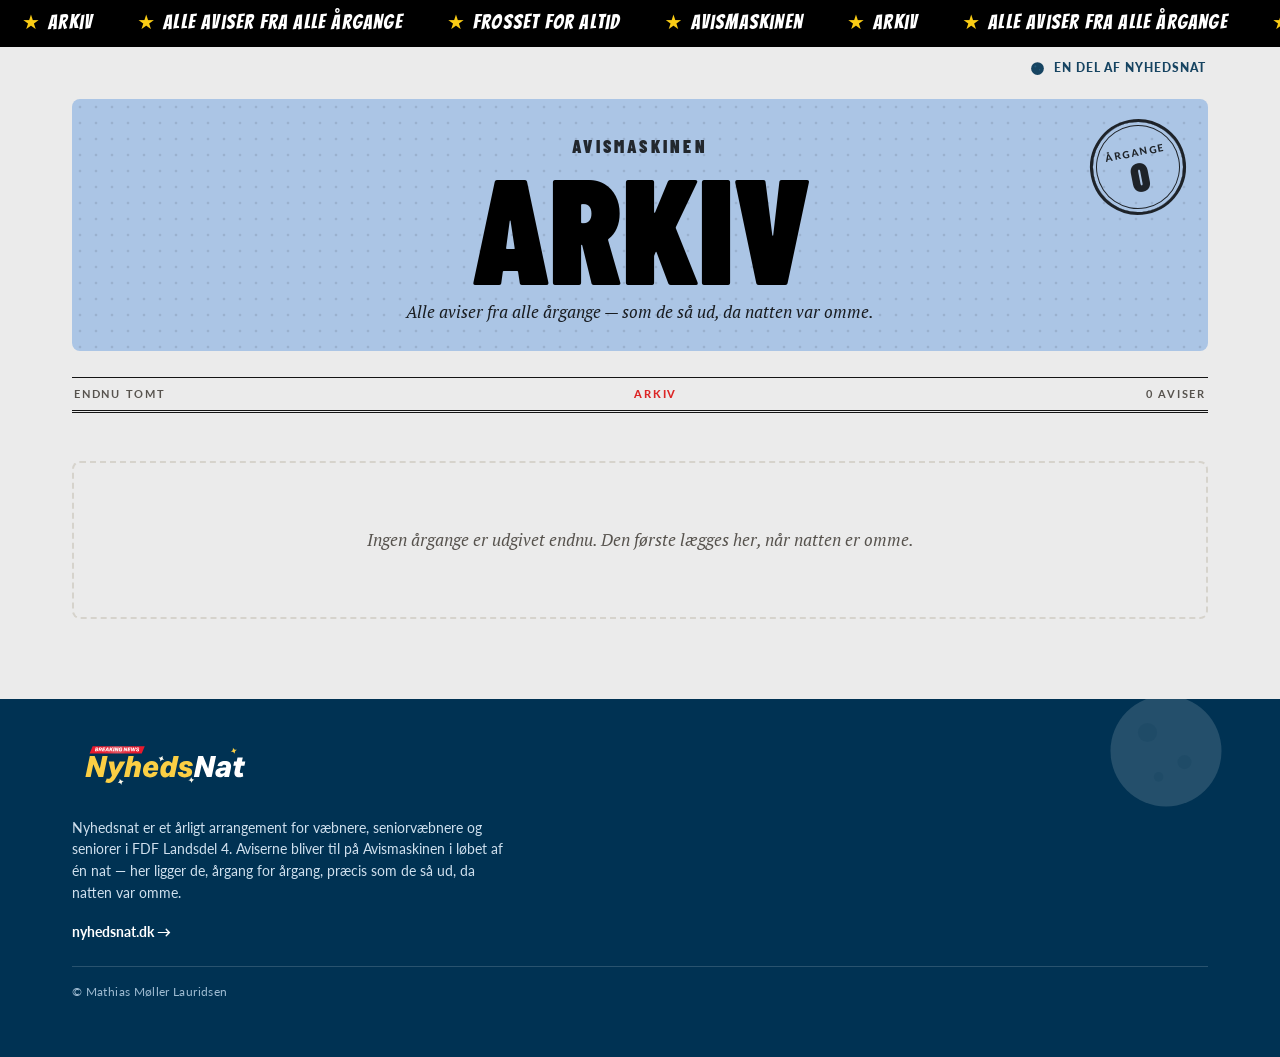
==== commit ae51e2ec: "landingsside 2026-11-08T12:59:14.368Z" ====
--- a/index.html
+++ b/index.html
@@ -8,8 +8,7 @@
 		<link href="/_app/immutable/assets/_layout.ph9RTfoN.css" rel="stylesheet">
 	</head>
 	<body data-sveltekit-preload-data="hover">
-		<div style="display: contents"><!--[--><!--[0--><!--[--><div class="relative overflow-hidden border-b-3 border-black bg-black font-bangers text-[20px] tracking-[0.06em] text-white" aria-hidden="true"><div class="flex w-max"><div class="flex flex-none animate-marquee py-[7px] whitespace-nowrap"><!--[--><!--[--><span class="px-[1.1em]"><span class="mr-[0.35em] text-news-yellow">★</span>Arkiv</span><span class="px-[1.1em]"><span class="mr-[0.35em] text-news-yellow">★</span>Alle aviser fra alle årgange</span><span class="px-[1.1em]"><span class="mr-[0.35em] text-news-yellow">★</span>Frosset for altid</span><span class="px-[1.1em]"><span class="mr-[0.35em] text-news-yellow">★</span>Avismaskinen</span><!--]--><!--[--><span class="px-[1.1em]"><span class="mr-[0.35em] text-news-yellow">★</span>Arkiv</span><span class="px-[1.1em]"><span class="mr-[0.35em] text-news-yellow">★</span>Alle aviser fra alle årgange</span><span class="px-[1.1em]"><span class="mr-[0.35em] text-news-yellow">★</span>Frosset for altid</span><span class="px-[1.1em]"><span class="mr-[0.35em] text-news-yellow">★</span>Avismaskinen</span><!--]--><!--[--><span class="px-[1.1em]"><span class="mr-[0.35em] text-news-yellow">★</span>Arkiv</span><span class="px-[1.1em]"><span class="mr-[0.35em] text-news-yellow">★</span>Alle aviser fra alle årgange</span><span class="px-[1.1em]"><span class="mr-[0.35em] text-news-yellow">★</span>Frosset for altid</span><span class="px-[1.1em]"><span class="mr-[0.35em] text-news-yellow">★</span>Avismaskinen</span><!--]--><!--[--><span class="px-[1.1em]"><span class="mr-[0.35em] text-news-yellow">★</span>Arkiv</span><span class="px-[1.1em]"><span class="mr-[0.35em] text-news-yellow">★</span>Alle aviser fra alle årgange</span><span class="px-[1.1em]"><span class="mr-[0.35em] text-news-yellow">★</span>Frosset for altid</span><span class="px-[1.1em]"><span class="mr-[0.35em] text-news-yellow">★</span>Avismaskinen</span><!--]--><!--]--></div><!----> <div class="flex flex-none animate-marquee py-[7px] whitespace-nowrap"><!--[--><!--[--><span class="px-[1.1em]"><span class="mr-[0.35em] text-news-yellow">★</span>Arkiv</span><span class="px-[1.1em]"><span class="mr-[0.35em] text-news-yellow">★</span>Alle aviser fra alle årgange</span><span class="px-[1.1em]"><span class="mr-[0.35em] text-news-yellow">★</span>Frosset for altid</span><span class="px-[1.1em]"><span class="mr-[0.35em] text-news-yellow">★</span>Avismaskinen</span><!--]--><!--[--><span class="px-[1.1em]"><span class="mr-[0.35em] text-news-yellow">★</span>Arkiv</span><span class="px-[1.1em]"><span class="mr-[0.35em] text-news-yellow">★</span>Alle aviser fra alle årgange</span><span class="px-[1.1em]"><span class="mr-[0.35em] text-news-yellow">★</span>Frosset for altid</span><span class="px-[1.1em]"><span class="mr-[0.35em] text-news-yellow">★</span>Avismaskinen</span><!--]--><!--[--><span class="px-[1.1em]"><span class="mr-[0.35em] text-news-yellow">★</span>Arkiv</span><span class="px-[1.1em]"><span class="mr-[0.35em] text-news-yellow">★</span>Alle aviser fra alle årgange</span><span class="px-[1.1em]"><span class="mr-[0.35em] text-news-yellow">★</span>Frosset for altid</span><span class="px-[1.1em]"><span class="mr-[0.35em] text-news-yellow">★</span>Avismaskinen</span><!--]--><!--[--><span class="px-[1.1em]"><span class="mr-[0.35em] text-news-yellow">★</span>Arkiv</span><span class="px-[1.1em]"><span class="mr-[0.35em] text-news-yellow">★</span>Alle aviser fra alle årgange</span><span class="px-[1.1em]"><span class="mr-[0.35em] text-news-yellow">★</span>Frosset for altid</span><span class="px-[1.1em]"><span class="mr-[0.35em] text-news-yellow">★</span>Avismaskinen</span><!--]--><!--]--></div><!----></div></div> <!--[--><main class="mx-auto max-w-[1180px] px-[22px] pb-6"><div class="flex justify-end px-0.5 pt-3"><a class="inline-flex items-center gap-2 text-[12px] font-black tracking-[0.08em] text-natblaa uppercase no-underline opacity-90 hover:underline hover:underline-offset-3 hover:opacity-100" href="https://nyhedsnat.dk" target="_blank" rel="noopener"><svg class="size-[17px] flex-none" viewBox="0 0 40 40" aria-hidden="true"><circle class="fill-natblaa" cx="20" cy="20" r="15"></circle><circle cx="15" cy="15" r="2.4" class="fill-natblaa-lys"></circle><circle cx="25" cy="23" r="1.8" class="fill-natblaa-lys"></circle></svg> En del af NyhedsNat</a></div> <header class="relative mt-[22px] overflow-hidden rounded-card bg-masthead px-7 pt-[34px] pb-[26px] text-center text-black before:pointer-events-none before:absolute before:inset-0 before:bg-[radial-gradient(currentColor_1.5px,transparent_1.6px)] before:bg-size-[16px_16px] before:opacity-10 before:content-['']"><div class="absolute top-5 right-[22px] flex size-24 rotate-[-11deg] flex-col items-center justify-center rounded-full border-3 border-current opacity-82 shadow-[inset_0_0_0_3px_var(--color-masthead),inset_0_0_0_4px_currentColor] max-[621px]:hidden"><small class="mt-0.5 text-[10px] font-black tracking-[0.16em] uppercase">Årgange</small><b class="font-barlow text-[40px] leading-[0.8] font-black">1</b></div> <p class="relative font-barlow text-[18px] font-black tracking-[0.18em] uppercase opacity-80">Avismaskinen</p> <h1 class="relative mt-1 font-barlow text-[length:clamp(52px,13vw,150px)] leading-[0.82] font-black tracking-[-0.01em] text-balance uppercase">Arkiv</h1> <p class="relative mt-3 font-serif text-[17px] italic opacity-85">Alle aviser fra alle årgange — som de så ud, da natten var omme.</p></header> <div class="mt-[26px] mb-2 flex items-center justify-between gap-3 px-0.5 py-2 text-[11px] font-bold tracking-[0.16em] text-ink-soft uppercase [border-bottom:3px_double_var(--color-ink)] [border-top:1.5px_solid_var(--color-ink)]"><span>Siden 2000</span> <span class="font-black text-breaking">Arkiv</span> <span>10 aviser</span></div> <!--[--><section aria-labelledby="aargang-2000"><div class="mt-12 mb-1 flex items-center gap-3 text-[11px] font-black tracking-[0.2em] text-breaking uppercase after:h-0.5 after:flex-1 after:bg-ink after:content-['']">Årgang 2000</div>  <a class="group mt-[18px] grid gap-6 rounded-card bg-white p-5 text-ink no-underline shadow-[0_1px_3px_rgba(0,0,0,0.14)] transition-[translate,box-shadow] duration-160 ease-[ease] hover:-translate-y-1 hover:shadow-[0_18px_40px_rgba(0,0,0,0.18)] focus-visible:-translate-y-1 focus-visible:shadow-[0_0_0_3px_var(--color-paper),0_0_0_6px_var(--color-breaking)] focus-visible:outline-hidden md:grid-cols-[minmax(200px,260px)_1fr] md:p-6" href="/2000/"><div class="flex flex-col justify-between gap-4"><div><h2 id="aargang-2000" class="font-barlow text-[length:clamp(84px,12vw,128px)] leading-[0.8] font-black tracking-[-0.02em]">2000</h2> <p class="mt-3 font-serif text-[15px] text-ink-soft italic">Frosset <time datetime="2026-11-08T12:46:17.264Z">8. november 2026</time></p> <p class="mt-1 text-[12px] font-black tracking-[0.14em] text-ink-faint uppercase">10
-							aviser</p></div> <span class="inline-flex w-fit items-center gap-2 rounded-full bg-ink px-4 py-2 text-[13px] font-black tracking-[0.06em] text-white uppercase transition-colors duration-160 group-hover:bg-breaking group-focus-visible:bg-breaking">Gå til årgangen →</span></div> <div class="min-w-0"><!--[0--><ul class="grid grid-cols-[repeat(auto-fill,minmax(170px,1fr))] gap-3"><!--[--><li class="relative flex min-h-[132px] flex-col justify-end overflow-hidden rounded-card bg-(--tile) px-3.5 pt-3 pb-3 text-(--fg)" style="--tile:#f47171;--fg:#f0abfc"><span aria-hidden="true" class="pointer-events-none absolute inset-0" style="background-image:repeating-linear-gradient(90deg,#e05f60 0 0.5rem,transparent 0.5rem 1rem)"></span> <span class="relative font-barlow text-[length:clamp(22px,2.2vw,28px)] leading-[0.92] font-black text-balance wrap-anywhere hyphens-auto uppercase">Bacon News</span> <!--[0--><span data-kreds="" class="relative mt-1 font-serif text-[14px] leading-[1.15] wrap-anywhere italic opacity-90">FDF Hjortshøj</span><!--]--> <!--[0--><span class="relative mt-1.5 font-barlow text-[13px] leading-[1.05] font-bold wrap-anywhere uppercase opacity-90">Vi er de seje</span><!--]--></li><li class="relative flex min-h-[132px] flex-col justify-end overflow-hidden rounded-card bg-(--tile) px-3.5 pt-3 pb-3 text-(--fg)" style="--tile:#ffffff;--fg:#000000"><span aria-hidden="true" class="pointer-events-none absolute inset-0" style="background-image:radial-gradient(#e4e4e4 22%,transparent 23%);background-size:1rem 1rem"></span> <span class="relative font-barlow text-[length:clamp(22px,2.2vw,28px)] leading-[0.92] font-black text-balance wrap-anywhere hyphens-auto uppercase">Brædstrup pigerne</span> <!--[0--><span data-kreds="" class="relative mt-1 font-serif text-[14px] leading-[1.15] wrap-anywhere italic opacity-90">FDF Brædstrup</span><!--]--> <!--[-1--><!--]--></li><li class="relative flex min-h-[132px] flex-col justify-end overflow-hidden rounded-card bg-(--tile) px-3.5 pt-3 pb-3 text-(--fg)" style="--tile:#14532d;--fg:#ffffff"><span aria-hidden="true" class="pointer-events-none absolute inset-0" style="background-image:repeating-linear-gradient(0deg,#3a764e 0 0.5rem,transparent 0.5rem 1rem),repeating-linear-gradient(90deg,#3a764e 0 0.5rem,transparent 0.5rem 1rem)"></span> <span class="relative font-barlow text-[length:clamp(22px,2.2vw,28px)] leading-[0.92] font-black text-balance wrap-anywhere hyphens-auto uppercase">Hjortshøj agurkerne</span> <!--[0--><span data-kreds="" class="relative mt-1 font-serif text-[14px] leading-[1.15] wrap-anywhere italic opacity-90">FDF Hjortshøj</span><!--]--> <!--[0--><span class="relative mt-1.5 font-barlow text-[13px] leading-[1.05] font-bold wrap-anywhere uppercase opacity-90">Håb, drømme og gaffatape</span><!--]--></li><li class="relative flex min-h-[132px] flex-col justify-end overflow-hidden rounded-card bg-(--tile) px-3.5 pt-3 pb-3 text-(--fg)" style="--tile:#4c1d95;--fg:#f0abfc"><span aria-hidden="true" class="pointer-events-none absolute inset-0" style="background-image:repeating-linear-gradient(45deg,#6d47be 0 0.5rem,transparent 0.5rem 1rem)"></span> <span class="relative font-barlow text-[length:clamp(22px,2.2vw,28px)] leading-[0.92] font-black text-balance wrap-anywhere hyphens-auto uppercase">Maxstan Solbjerg</span> <!--[0--><span data-kreds="" class="relative mt-1 font-serif text-[14px] leading-[1.15] wrap-anywhere italic opacity-90">FDF Solbjerg</span><!--]--> <!--[-1--><!--]--></li><li class="relative flex min-h-[132px] flex-col justify-end overflow-hidden rounded-card bg-(--tile) px-3.5 pt-3 pb-3 text-(--fg)" style="--tile:#f9f9b8;--fg:#030303"><span aria-hidden="true" class="pointer-events-none absolute inset-0" style="background-image:linear-gradient(135deg,#dfdf9f 25%,transparent 25%),linear-gradient(225deg,#dfdf9f 25%,transparent 25%),linear-gradient(315deg,#dfdf9f 25%,transparent 25%),linear-gradient(45deg,#dfdf9f 25%,transparent 25%);background-position:-0.5rem 0,-0.5rem 0,0 0,0 0;background-size:1rem 1rem"></span> <span class="relative font-barlow text-[length:clamp(22px,2.2vw,28px)] leading-[0.92] font-black text-balance wrap-anywhere hyphens-auto uppercase">Mr. Staeng</span> <!--[0--><span data-kreds="" class="relative mt-1 font-serif text-[14px] leading-[1.15] wrap-anywhere italic opacity-90">FDF Ellevang-Risskov</span><!--]--> <!--[0--><span class="relative mt-1.5 font-barlow text-[13px] leading-[1.05] font-bold wrap-anywhere uppercase opacity-90">SEJHEDS OSTE</span><!--]--></li><li class="relative flex min-h-[132px] flex-col justify-end overflow-hidden rounded-card bg-(--tile) px-3.5 pt-3 pb-3 text-(--fg)" style="--tile:#ee2bee;--fg:#ffffff"><span aria-hidden="true" class="pointer-events-none absolute inset-0" style="background-image:radial-gradient(circle at 50% 0,transparent 0 0.32rem,#da00db 0.32rem 0.5rem,transparent 0.5rem);background-size:1rem 0.5rem"></span> <span class="relative font-barlow text-[length:clamp(22px,2.2vw,28px)] leading-[0.92] font-black text-balance wrap-anywhere hyphens-auto uppercase">nyheder hk</span> <!--[0--><span data-kreds="" class="relative mt-1 font-serif text-[14px] leading-[1.15] wrap-anywhere italic opacity-90">FDF Brædstrup</span><!--]--> <!--[-1--><!--]--></li><li class="relative flex min-h-[132px] flex-col justify-end overflow-hidden rounded-card bg-(--tile) px-3.5 pt-3 pb-3 text-(--fg)" style="--tile:#db2777;--fg:#ffffff"><span aria-hidden="true" class="pointer-events-none absolute inset-0" style="background-image:conic-gradient(#f9498f 25%,transparent 25% 50%,#f9498f 50% 75%,transparent 75%);background-size:1rem 1rem"></span> <span class="relative font-barlow text-[length:clamp(22px,2.2vw,28px)] leading-[0.92] font-black text-balance wrap-anywhere hyphens-auto uppercase">The Gangster Girls</span> <!--[0--><span data-kreds="" class="relative mt-1 font-serif text-[14px] leading-[1.15] wrap-anywhere italic opacity-90">FDF Hjortshøj</span><!--]--> <!--[-1--><!--]--></li><li class="relative flex min-h-[132px] flex-col justify-end overflow-hidden rounded-card bg-(--tile) px-3.5 pt-3 pb-3 text-(--fg)" style="--tile:#71b3f4;--fg:#8cee2b"><span aria-hidden="true" class="pointer-events-none absolute inset-0" style="background-image:repeating-linear-gradient(45deg,#5fa0e0 0 0.125rem,transparent 0.125rem 0.5rem),repeating-linear-gradient(-45deg,#5fa0e0 0 0.125rem,transparent 0.125rem 0.5rem)"></span> <span class="relative font-barlow text-[length:clamp(22px,2.2vw,28px)] leading-[0.92] font-black text-balance wrap-anywhere hyphens-auto uppercase">verdens blikket 😋</span> <!--[0--><span data-kreds="" class="relative mt-1 font-serif text-[14px] leading-[1.15] wrap-anywhere italic opacity-90">FDF Hjortshøj</span><!--]--> <!--[-1--><!--]--></li><li class="relative flex min-h-[132px] flex-col justify-end overflow-hidden rounded-card bg-(--tile) px-3.5 pt-3 pb-3 text-(--fg)" style="--tile:#f9b8d9;--fg:#000000"><span aria-hidden="true" class="pointer-events-none absolute inset-0" style="background-image:radial-gradient(circle,#e2a2c3 0 0.14rem,transparent 0.15rem),radial-gradient(circle,#e2a2c3 0 0.08rem,transparent 0.09rem);background-size:0.5rem 0.5rem;background-position:0 0,0.25rem 0.25rem"></span> <span class="relative font-barlow text-[length:clamp(22px,2.2vw,28px)] leading-[0.92] font-black text-balance wrap-anywhere hyphens-auto uppercase">Yappere</span> <!--[0--><span data-kreds="" class="relative mt-1 font-serif text-[14px] leading-[1.15] wrap-anywhere italic opacity-90">FDF Beder-Malling</span><!--]--> <!--[0--><span class="relative mt-1.5 font-barlow text-[13px] leading-[1.05] font-bold wrap-anywhere uppercase opacity-90">"Vi yapper når du har brug for det..også når du ikke har"</span><!--]--></li><!--]--></ul><!--]--> <!--[0--><p class="mt-4 mb-2 text-[11px] font-black tracking-[0.2em] text-ink-faint uppercase">Øvrige aviser</p> <ul class="flex flex-wrap gap-2"><!--[--><li class="inline-flex items-center gap-[9px] rounded-card border border-line bg-paper/60 py-1.5 pr-3 pl-2 text-[13px] font-bold"><span class="size-3.5 flex-none rounded-[4px]" style="background:#db2777"></span> NyhedsNats Episke Demoavis</li><!--]--></ul><!--]--></div></a></section><!--]--></main><!--]--><!----> <footer class="relative mt-14 overflow-hidden bg-natblaa text-nat-tekst"><svg class="pointer-events-none absolute -top-[22px] right-10 size-[148px] opacity-15" viewBox="0 0 40 40" aria-hidden="true"><circle cx="20" cy="20" r="15" fill="#eef3f1"></circle><circle cx="15" cy="15" r="2.6" fill="#cdd8db"></circle><circle cx="25" cy="23" r="1.9" fill="#cdd8db"></circle><circle cx="18" cy="27" r="1.3" fill="#cdd8db"></circle></svg> <div class="relative mx-auto flex max-w-[1180px] flex-col items-start gap-[18px] px-[22px] pt-11 pb-14"><img class="block h-[52px] w-auto" alt="NyhedsNat" src="/logo.svg"/> <p class="mt-1 max-w-[54ch] text-[14px] leading-[1.55] text-nat-tekst">Nyhedsnat er et årligt arrangement for væbnere, seniorvæbnere og seniorer i FDF Landsdel 4.
+		<div style="display: contents"><!--[--><!--[0--><!--[--><div class="relative overflow-hidden border-b-3 border-black bg-black font-bangers text-[20px] tracking-[0.06em] text-white" aria-hidden="true"><div class="flex w-max"><div class="flex flex-none animate-marquee py-[7px] whitespace-nowrap"><!--[--><!--[--><span class="px-[1.1em]"><span class="mr-[0.35em] text-news-yellow">★</span>Arkiv</span><span class="px-[1.1em]"><span class="mr-[0.35em] text-news-yellow">★</span>Alle aviser fra alle årgange</span><span class="px-[1.1em]"><span class="mr-[0.35em] text-news-yellow">★</span>Frosset for altid</span><span class="px-[1.1em]"><span class="mr-[0.35em] text-news-yellow">★</span>Avismaskinen</span><!--]--><!--[--><span class="px-[1.1em]"><span class="mr-[0.35em] text-news-yellow">★</span>Arkiv</span><span class="px-[1.1em]"><span class="mr-[0.35em] text-news-yellow">★</span>Alle aviser fra alle årgange</span><span class="px-[1.1em]"><span class="mr-[0.35em] text-news-yellow">★</span>Frosset for altid</span><span class="px-[1.1em]"><span class="mr-[0.35em] text-news-yellow">★</span>Avismaskinen</span><!--]--><!--[--><span class="px-[1.1em]"><span class="mr-[0.35em] text-news-yellow">★</span>Arkiv</span><span class="px-[1.1em]"><span class="mr-[0.35em] text-news-yellow">★</span>Alle aviser fra alle årgange</span><span class="px-[1.1em]"><span class="mr-[0.35em] text-news-yellow">★</span>Frosset for altid</span><span class="px-[1.1em]"><span class="mr-[0.35em] text-news-yellow">★</span>Avismaskinen</span><!--]--><!--[--><span class="px-[1.1em]"><span class="mr-[0.35em] text-news-yellow">★</span>Arkiv</span><span class="px-[1.1em]"><span class="mr-[0.35em] text-news-yellow">★</span>Alle aviser fra alle årgange</span><span class="px-[1.1em]"><span class="mr-[0.35em] text-news-yellow">★</span>Frosset for altid</span><span class="px-[1.1em]"><span class="mr-[0.35em] text-news-yellow">★</span>Avismaskinen</span><!--]--><!--]--></div><!----> <div class="flex flex-none animate-marquee py-[7px] whitespace-nowrap"><!--[--><!--[--><span class="px-[1.1em]"><span class="mr-[0.35em] text-news-yellow">★</span>Arkiv</span><span class="px-[1.1em]"><span class="mr-[0.35em] text-news-yellow">★</span>Alle aviser fra alle årgange</span><span class="px-[1.1em]"><span class="mr-[0.35em] text-news-yellow">★</span>Frosset for altid</span><span class="px-[1.1em]"><span class="mr-[0.35em] text-news-yellow">★</span>Avismaskinen</span><!--]--><!--[--><span class="px-[1.1em]"><span class="mr-[0.35em] text-news-yellow">★</span>Arkiv</span><span class="px-[1.1em]"><span class="mr-[0.35em] text-news-yellow">★</span>Alle aviser fra alle årgange</span><span class="px-[1.1em]"><span class="mr-[0.35em] text-news-yellow">★</span>Frosset for altid</span><span class="px-[1.1em]"><span class="mr-[0.35em] text-news-yellow">★</span>Avismaskinen</span><!--]--><!--[--><span class="px-[1.1em]"><span class="mr-[0.35em] text-news-yellow">★</span>Arkiv</span><span class="px-[1.1em]"><span class="mr-[0.35em] text-news-yellow">★</span>Alle aviser fra alle årgange</span><span class="px-[1.1em]"><span class="mr-[0.35em] text-news-yellow">★</span>Frosset for altid</span><span class="px-[1.1em]"><span class="mr-[0.35em] text-news-yellow">★</span>Avismaskinen</span><!--]--><!--[--><span class="px-[1.1em]"><span class="mr-[0.35em] text-news-yellow">★</span>Arkiv</span><span class="px-[1.1em]"><span class="mr-[0.35em] text-news-yellow">★</span>Alle aviser fra alle årgange</span><span class="px-[1.1em]"><span class="mr-[0.35em] text-news-yellow">★</span>Frosset for altid</span><span class="px-[1.1em]"><span class="mr-[0.35em] text-news-yellow">★</span>Avismaskinen</span><!--]--><!--]--></div><!----></div></div> <!--[--><main class="mx-auto max-w-[1180px] px-[22px] pb-6"><div class="flex justify-end px-0.5 pt-3"><a class="inline-flex items-center gap-2 text-[12px] font-black tracking-[0.08em] text-natblaa uppercase no-underline opacity-90 hover:underline hover:underline-offset-3 hover:opacity-100" href="https://nyhedsnat.dk" target="_blank" rel="noopener"><svg class="size-[17px] flex-none" viewBox="0 0 40 40" aria-hidden="true"><circle class="fill-natblaa" cx="20" cy="20" r="15"></circle><circle cx="15" cy="15" r="2.4" class="fill-natblaa-lys"></circle><circle cx="25" cy="23" r="1.8" class="fill-natblaa-lys"></circle></svg> En del af NyhedsNat</a></div> <header class="relative mt-[22px] overflow-hidden rounded-card bg-masthead px-7 pt-[34px] pb-[26px] text-center text-black before:pointer-events-none before:absolute before:inset-0 before:bg-[radial-gradient(currentColor_1.5px,transparent_1.6px)] before:bg-size-[16px_16px] before:opacity-10 before:content-['']"><div class="absolute top-5 right-[22px] flex size-24 rotate-[-11deg] flex-col items-center justify-center rounded-full border-3 border-current opacity-82 shadow-[inset_0_0_0_3px_var(--color-masthead),inset_0_0_0_4px_currentColor] max-[621px]:hidden"><small class="mt-0.5 text-[10px] font-black tracking-[0.16em] uppercase">Årgange</small><b class="font-barlow text-[40px] leading-[0.8] font-black">0</b></div> <p class="relative font-barlow text-[18px] font-black tracking-[0.18em] uppercase opacity-80">Avismaskinen</p> <h1 class="relative mt-1 font-barlow text-[length:clamp(52px,13vw,150px)] leading-[0.82] font-black tracking-[-0.01em] text-balance uppercase">Arkiv</h1> <p class="relative mt-3 font-serif text-[17px] italic opacity-85">Alle aviser fra alle årgange — som de så ud, da natten var omme.</p></header> <div class="mt-[26px] mb-2 flex items-center justify-between gap-3 px-0.5 py-2 text-[11px] font-bold tracking-[0.16em] text-ink-soft uppercase [border-bottom:3px_double_var(--color-ink)] [border-top:1.5px_solid_var(--color-ink)]"><span>Endnu tomt</span> <span class="font-black text-breaking">Arkiv</span> <span>0 aviser</span></div> <!--[!--><div class="mt-12 rounded-card border-2 border-dashed border-line px-6 py-16 text-center font-serif text-[17px] text-ink-soft italic">Ingen årgange er udgivet endnu. Den første lægges her, når natten er omme.</div><!--]--></main><!--]--><!----> <footer class="relative mt-14 overflow-hidden bg-natblaa text-nat-tekst"><svg class="pointer-events-none absolute -top-[22px] right-10 size-[148px] opacity-15" viewBox="0 0 40 40" aria-hidden="true"><circle cx="20" cy="20" r="15" fill="#eef3f1"></circle><circle cx="15" cy="15" r="2.6" fill="#cdd8db"></circle><circle cx="25" cy="23" r="1.9" fill="#cdd8db"></circle><circle cx="18" cy="27" r="1.3" fill="#cdd8db"></circle></svg> <div class="relative mx-auto flex max-w-[1180px] flex-col items-start gap-[18px] px-[22px] pt-11 pb-14"><img class="block h-[52px] w-auto" alt="NyhedsNat" src="/logo.svg"/> <p class="mt-1 max-w-[54ch] text-[14px] leading-[1.55] text-nat-tekst">Nyhedsnat er et årligt arrangement for væbnere, seniorvæbnere og seniorer i FDF Landsdel 4.
 			Aviserne bliver til på Avismaskinen i løbet af én nat — her ligger de, årgang for årgang,
 			præcis som de så ud, da natten var omme.</p> <a class="text-[14px] font-bold text-white no-underline hover:text-nat-guld" href="https://nyhedsnat.dk" target="_blank" rel="noopener">nyhedsnat.dk →</a> <div class="mt-1.5 flex items-center gap-[11px] self-stretch border-t border-white/16 pt-4 text-[12px] tracking-[0.03em] text-nat-daempet"><span>© Mathias Møller Lauridsen</span></div></div></footer><!--]--><!--]--> <!--[-1--><!--]--><!--]--></div>
 	</body>
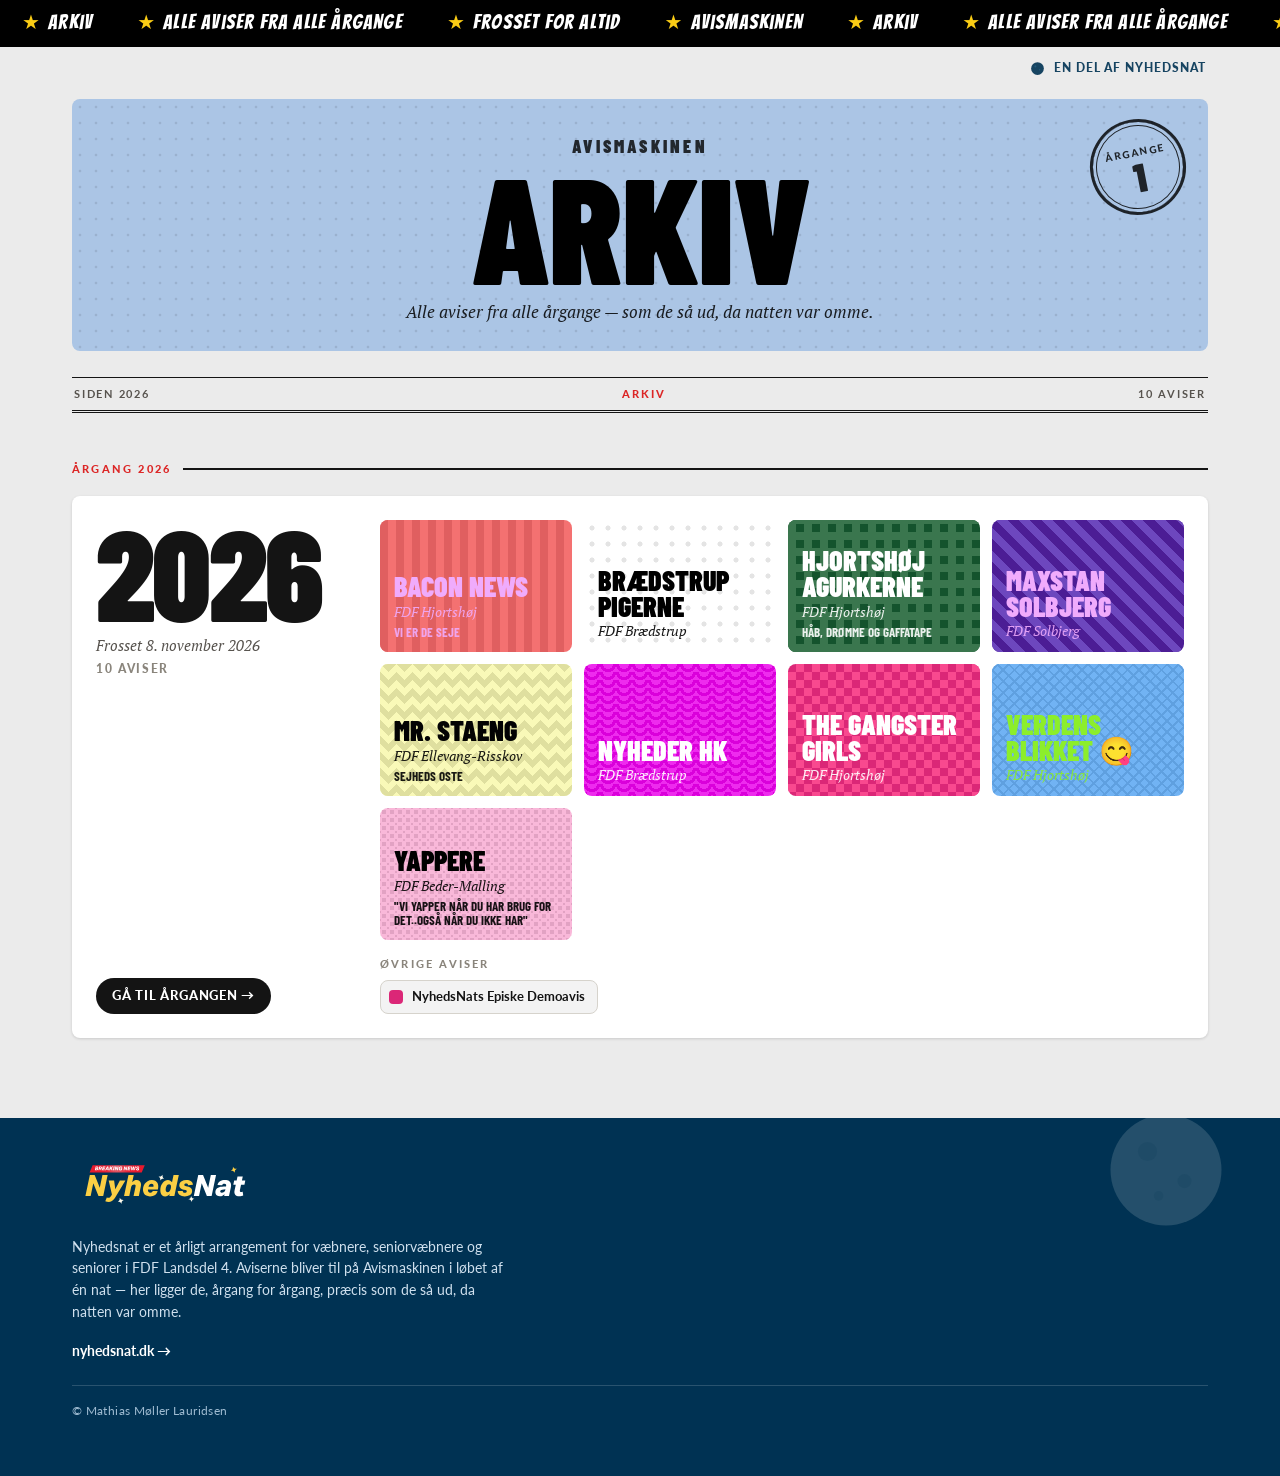
==== commit 3e9f8f6b: "landingsside 2026-11-08T14:24:39.861Z" ====
--- a/index.html
+++ b/index.html
@@ -8,7 +8,8 @@
 		<link href="/_app/immutable/assets/_layout.ph9RTfoN.css" rel="stylesheet">
 	</head>
 	<body data-sveltekit-preload-data="hover">
-		<div style="display: contents"><!--[--><!--[0--><!--[--><div class="relative overflow-hidden border-b-3 border-black bg-black font-bangers text-[20px] tracking-[0.06em] text-white" aria-hidden="true"><div class="flex w-max"><div class="flex flex-none animate-marquee py-[7px] whitespace-nowrap"><!--[--><!--[--><span class="px-[1.1em]"><span class="mr-[0.35em] text-news-yellow">★</span>Arkiv</span><span class="px-[1.1em]"><span class="mr-[0.35em] text-news-yellow">★</span>Alle aviser fra alle årgange</span><span class="px-[1.1em]"><span class="mr-[0.35em] text-news-yellow">★</span>Frosset for altid</span><span class="px-[1.1em]"><span class="mr-[0.35em] text-news-yellow">★</span>Avismaskinen</span><!--]--><!--[--><span class="px-[1.1em]"><span class="mr-[0.35em] text-news-yellow">★</span>Arkiv</span><span class="px-[1.1em]"><span class="mr-[0.35em] text-news-yellow">★</span>Alle aviser fra alle årgange</span><span class="px-[1.1em]"><span class="mr-[0.35em] text-news-yellow">★</span>Frosset for altid</span><span class="px-[1.1em]"><span class="mr-[0.35em] text-news-yellow">★</span>Avismaskinen</span><!--]--><!--[--><span class="px-[1.1em]"><span class="mr-[0.35em] text-news-yellow">★</span>Arkiv</span><span class="px-[1.1em]"><span class="mr-[0.35em] text-news-yellow">★</span>Alle aviser fra alle årgange</span><span class="px-[1.1em]"><span class="mr-[0.35em] text-news-yellow">★</span>Frosset for altid</span><span class="px-[1.1em]"><span class="mr-[0.35em] text-news-yellow">★</span>Avismaskinen</span><!--]--><!--[--><span class="px-[1.1em]"><span class="mr-[0.35em] text-news-yellow">★</span>Arkiv</span><span class="px-[1.1em]"><span class="mr-[0.35em] text-news-yellow">★</span>Alle aviser fra alle årgange</span><span class="px-[1.1em]"><span class="mr-[0.35em] text-news-yellow">★</span>Frosset for altid</span><span class="px-[1.1em]"><span class="mr-[0.35em] text-news-yellow">★</span>Avismaskinen</span><!--]--><!--]--></div><!----> <div class="flex flex-none animate-marquee py-[7px] whitespace-nowrap"><!--[--><!--[--><span class="px-[1.1em]"><span class="mr-[0.35em] text-news-yellow">★</span>Arkiv</span><span class="px-[1.1em]"><span class="mr-[0.35em] text-news-yellow">★</span>Alle aviser fra alle årgange</span><span class="px-[1.1em]"><span class="mr-[0.35em] text-news-yellow">★</span>Frosset for altid</span><span class="px-[1.1em]"><span class="mr-[0.35em] text-news-yellow">★</span>Avismaskinen</span><!--]--><!--[--><span class="px-[1.1em]"><span class="mr-[0.35em] text-news-yellow">★</span>Arkiv</span><span class="px-[1.1em]"><span class="mr-[0.35em] text-news-yellow">★</span>Alle aviser fra alle årgange</span><span class="px-[1.1em]"><span class="mr-[0.35em] text-news-yellow">★</span>Frosset for altid</span><span class="px-[1.1em]"><span class="mr-[0.35em] text-news-yellow">★</span>Avismaskinen</span><!--]--><!--[--><span class="px-[1.1em]"><span class="mr-[0.35em] text-news-yellow">★</span>Arkiv</span><span class="px-[1.1em]"><span class="mr-[0.35em] text-news-yellow">★</span>Alle aviser fra alle årgange</span><span class="px-[1.1em]"><span class="mr-[0.35em] text-news-yellow">★</span>Frosset for altid</span><span class="px-[1.1em]"><span class="mr-[0.35em] text-news-yellow">★</span>Avismaskinen</span><!--]--><!--[--><span class="px-[1.1em]"><span class="mr-[0.35em] text-news-yellow">★</span>Arkiv</span><span class="px-[1.1em]"><span class="mr-[0.35em] text-news-yellow">★</span>Alle aviser fra alle årgange</span><span class="px-[1.1em]"><span class="mr-[0.35em] text-news-yellow">★</span>Frosset for altid</span><span class="px-[1.1em]"><span class="mr-[0.35em] text-news-yellow">★</span>Avismaskinen</span><!--]--><!--]--></div><!----></div></div> <!--[--><main class="mx-auto max-w-[1180px] px-[22px] pb-6"><div class="flex justify-end px-0.5 pt-3"><a class="inline-flex items-center gap-2 text-[12px] font-black tracking-[0.08em] text-natblaa uppercase no-underline opacity-90 hover:underline hover:underline-offset-3 hover:opacity-100" href="https://nyhedsnat.dk" target="_blank" rel="noopener"><svg class="size-[17px] flex-none" viewBox="0 0 40 40" aria-hidden="true"><circle class="fill-natblaa" cx="20" cy="20" r="15"></circle><circle cx="15" cy="15" r="2.4" class="fill-natblaa-lys"></circle><circle cx="25" cy="23" r="1.8" class="fill-natblaa-lys"></circle></svg> En del af NyhedsNat</a></div> <header class="relative mt-[22px] overflow-hidden rounded-card bg-masthead px-7 pt-[34px] pb-[26px] text-center text-black before:pointer-events-none before:absolute before:inset-0 before:bg-[radial-gradient(currentColor_1.5px,transparent_1.6px)] before:bg-size-[16px_16px] before:opacity-10 before:content-['']"><div class="absolute top-5 right-[22px] flex size-24 rotate-[-11deg] flex-col items-center justify-center rounded-full border-3 border-current opacity-82 shadow-[inset_0_0_0_3px_var(--color-masthead),inset_0_0_0_4px_currentColor] max-[621px]:hidden"><small class="mt-0.5 text-[10px] font-black tracking-[0.16em] uppercase">Årgange</small><b class="font-barlow text-[40px] leading-[0.8] font-black">0</b></div> <p class="relative font-barlow text-[18px] font-black tracking-[0.18em] uppercase opacity-80">Avismaskinen</p> <h1 class="relative mt-1 font-barlow text-[length:clamp(52px,13vw,150px)] leading-[0.82] font-black tracking-[-0.01em] text-balance uppercase">Arkiv</h1> <p class="relative mt-3 font-serif text-[17px] italic opacity-85">Alle aviser fra alle årgange — som de så ud, da natten var omme.</p></header> <div class="mt-[26px] mb-2 flex items-center justify-between gap-3 px-0.5 py-2 text-[11px] font-bold tracking-[0.16em] text-ink-soft uppercase [border-bottom:3px_double_var(--color-ink)] [border-top:1.5px_solid_var(--color-ink)]"><span>Endnu tomt</span> <span class="font-black text-breaking">Arkiv</span> <span>0 aviser</span></div> <!--[!--><div class="mt-12 rounded-card border-2 border-dashed border-line px-6 py-16 text-center font-serif text-[17px] text-ink-soft italic">Ingen årgange er udgivet endnu. Den første lægges her, når natten er omme.</div><!--]--></main><!--]--><!----> <footer class="relative mt-14 overflow-hidden bg-natblaa text-nat-tekst"><svg class="pointer-events-none absolute -top-[22px] right-10 size-[148px] opacity-15" viewBox="0 0 40 40" aria-hidden="true"><circle cx="20" cy="20" r="15" fill="#eef3f1"></circle><circle cx="15" cy="15" r="2.6" fill="#cdd8db"></circle><circle cx="25" cy="23" r="1.9" fill="#cdd8db"></circle><circle cx="18" cy="27" r="1.3" fill="#cdd8db"></circle></svg> <div class="relative mx-auto flex max-w-[1180px] flex-col items-start gap-[18px] px-[22px] pt-11 pb-14"><img class="block h-[52px] w-auto" alt="NyhedsNat" src="/logo.svg"/> <p class="mt-1 max-w-[54ch] text-[14px] leading-[1.55] text-nat-tekst">Nyhedsnat er et årligt arrangement for væbnere, seniorvæbnere og seniorer i FDF Landsdel 4.
+		<div style="display: contents"><!--[--><!--[0--><!--[--><div class="relative overflow-hidden border-b-3 border-black bg-black font-bangers text-[20px] tracking-[0.06em] text-white" aria-hidden="true"><div class="flex w-max"><div class="flex flex-none animate-marquee py-[7px] whitespace-nowrap"><!--[--><!--[--><span class="px-[1.1em]"><span class="mr-[0.35em] text-news-yellow">★</span>Arkiv</span><span class="px-[1.1em]"><span class="mr-[0.35em] text-news-yellow">★</span>Alle aviser fra alle årgange</span><span class="px-[1.1em]"><span class="mr-[0.35em] text-news-yellow">★</span>Frosset for altid</span><span class="px-[1.1em]"><span class="mr-[0.35em] text-news-yellow">★</span>Avismaskinen</span><!--]--><!--[--><span class="px-[1.1em]"><span class="mr-[0.35em] text-news-yellow">★</span>Arkiv</span><span class="px-[1.1em]"><span class="mr-[0.35em] text-news-yellow">★</span>Alle aviser fra alle årgange</span><span class="px-[1.1em]"><span class="mr-[0.35em] text-news-yellow">★</span>Frosset for altid</span><span class="px-[1.1em]"><span class="mr-[0.35em] text-news-yellow">★</span>Avismaskinen</span><!--]--><!--[--><span class="px-[1.1em]"><span class="mr-[0.35em] text-news-yellow">★</span>Arkiv</span><span class="px-[1.1em]"><span class="mr-[0.35em] text-news-yellow">★</span>Alle aviser fra alle årgange</span><span class="px-[1.1em]"><span class="mr-[0.35em] text-news-yellow">★</span>Frosset for altid</span><span class="px-[1.1em]"><span class="mr-[0.35em] text-news-yellow">★</span>Avismaskinen</span><!--]--><!--[--><span class="px-[1.1em]"><span class="mr-[0.35em] text-news-yellow">★</span>Arkiv</span><span class="px-[1.1em]"><span class="mr-[0.35em] text-news-yellow">★</span>Alle aviser fra alle årgange</span><span class="px-[1.1em]"><span class="mr-[0.35em] text-news-yellow">★</span>Frosset for altid</span><span class="px-[1.1em]"><span class="mr-[0.35em] text-news-yellow">★</span>Avismaskinen</span><!--]--><!--]--></div><!----> <div class="flex flex-none animate-marquee py-[7px] whitespace-nowrap"><!--[--><!--[--><span class="px-[1.1em]"><span class="mr-[0.35em] text-news-yellow">★</span>Arkiv</span><span class="px-[1.1em]"><span class="mr-[0.35em] text-news-yellow">★</span>Alle aviser fra alle årgange</span><span class="px-[1.1em]"><span class="mr-[0.35em] text-news-yellow">★</span>Frosset for altid</span><span class="px-[1.1em]"><span class="mr-[0.35em] text-news-yellow">★</span>Avismaskinen</span><!--]--><!--[--><span class="px-[1.1em]"><span class="mr-[0.35em] text-news-yellow">★</span>Arkiv</span><span class="px-[1.1em]"><span class="mr-[0.35em] text-news-yellow">★</span>Alle aviser fra alle årgange</span><span class="px-[1.1em]"><span class="mr-[0.35em] text-news-yellow">★</span>Frosset for altid</span><span class="px-[1.1em]"><span class="mr-[0.35em] text-news-yellow">★</span>Avismaskinen</span><!--]--><!--[--><span class="px-[1.1em]"><span class="mr-[0.35em] text-news-yellow">★</span>Arkiv</span><span class="px-[1.1em]"><span class="mr-[0.35em] text-news-yellow">★</span>Alle aviser fra alle årgange</span><span class="px-[1.1em]"><span class="mr-[0.35em] text-news-yellow">★</span>Frosset for altid</span><span class="px-[1.1em]"><span class="mr-[0.35em] text-news-yellow">★</span>Avismaskinen</span><!--]--><!--[--><span class="px-[1.1em]"><span class="mr-[0.35em] text-news-yellow">★</span>Arkiv</span><span class="px-[1.1em]"><span class="mr-[0.35em] text-news-yellow">★</span>Alle aviser fra alle årgange</span><span class="px-[1.1em]"><span class="mr-[0.35em] text-news-yellow">★</span>Frosset for altid</span><span class="px-[1.1em]"><span class="mr-[0.35em] text-news-yellow">★</span>Avismaskinen</span><!--]--><!--]--></div><!----></div></div> <!--[--><main class="mx-auto max-w-[1180px] px-[22px] pb-6"><div class="flex justify-end px-0.5 pt-3"><a class="inline-flex items-center gap-2 text-[12px] font-black tracking-[0.08em] text-natblaa uppercase no-underline opacity-90 hover:underline hover:underline-offset-3 hover:opacity-100" href="https://nyhedsnat.dk" target="_blank" rel="noopener"><svg class="size-[17px] flex-none" viewBox="0 0 40 40" aria-hidden="true"><circle class="fill-natblaa" cx="20" cy="20" r="15"></circle><circle cx="15" cy="15" r="2.4" class="fill-natblaa-lys"></circle><circle cx="25" cy="23" r="1.8" class="fill-natblaa-lys"></circle></svg> En del af NyhedsNat</a></div> <header class="relative mt-[22px] overflow-hidden rounded-card bg-masthead px-7 pt-[34px] pb-[26px] text-center text-black before:pointer-events-none before:absolute before:inset-0 before:bg-[radial-gradient(currentColor_1.5px,transparent_1.6px)] before:bg-size-[16px_16px] before:opacity-10 before:content-['']"><div class="absolute top-5 right-[22px] flex size-24 rotate-[-11deg] flex-col items-center justify-center rounded-full border-3 border-current opacity-82 shadow-[inset_0_0_0_3px_var(--color-masthead),inset_0_0_0_4px_currentColor] max-[621px]:hidden"><small class="mt-0.5 text-[10px] font-black tracking-[0.16em] uppercase">Årgange</small><b class="font-barlow text-[40px] leading-[0.8] font-black">1</b></div> <p class="relative font-barlow text-[18px] font-black tracking-[0.18em] uppercase opacity-80">Avismaskinen</p> <h1 class="relative mt-1 font-barlow text-[length:clamp(52px,13vw,150px)] leading-[0.82] font-black tracking-[-0.01em] text-balance uppercase">Arkiv</h1> <p class="relative mt-3 font-serif text-[17px] italic opacity-85">Alle aviser fra alle årgange — som de så ud, da natten var omme.</p></header> <div class="mt-[26px] mb-2 flex items-center justify-between gap-3 px-0.5 py-2 text-[11px] font-bold tracking-[0.16em] text-ink-soft uppercase [border-bottom:3px_double_var(--color-ink)] [border-top:1.5px_solid_var(--color-ink)]"><span>Siden 2026</span> <span class="font-black text-breaking">Arkiv</span> <span>10 aviser</span></div> <!--[--><section aria-labelledby="aargang-2026"><div class="mt-12 mb-1 flex items-center gap-3 text-[11px] font-black tracking-[0.2em] text-breaking uppercase after:h-0.5 after:flex-1 after:bg-ink after:content-['']">Årgang 2026</div>  <a class="group mt-[18px] grid gap-6 rounded-card bg-white p-5 text-ink no-underline shadow-[0_1px_3px_rgba(0,0,0,0.14)] transition-[translate,box-shadow] duration-160 ease-[ease] hover:-translate-y-1 hover:shadow-[0_18px_40px_rgba(0,0,0,0.18)] focus-visible:-translate-y-1 focus-visible:shadow-[0_0_0_3px_var(--color-paper),0_0_0_6px_var(--color-breaking)] focus-visible:outline-hidden md:grid-cols-[minmax(200px,260px)_1fr] md:p-6" href="/2026/"><div class="flex flex-col justify-between gap-4"><div><h2 id="aargang-2026" class="font-barlow text-[length:clamp(84px,12vw,128px)] leading-[0.8] font-black tracking-[-0.02em]">2026</h2> <p class="mt-3 font-serif text-[15px] text-ink-soft italic">Frosset <time datetime="2026-11-08T14:21:28.403Z">8. november 2026</time></p> <p class="mt-1 text-[12px] font-black tracking-[0.14em] text-ink-faint uppercase">10
+							aviser</p></div> <span class="inline-flex w-fit items-center gap-2 rounded-full bg-ink px-4 py-2 text-[13px] font-black tracking-[0.06em] text-white uppercase transition-colors duration-160 group-hover:bg-breaking group-focus-visible:bg-breaking">Gå til årgangen →</span></div> <div class="min-w-0"><!--[0--><ul class="grid grid-cols-[repeat(auto-fill,minmax(170px,1fr))] gap-3"><!--[--><li class="relative flex min-h-[132px] flex-col justify-end overflow-hidden rounded-card bg-(--tile) px-3.5 pt-3 pb-3 text-(--fg)" style="--tile:#f47171;--fg:#f0abfc"><span aria-hidden="true" class="pointer-events-none absolute inset-0" style="background-image:repeating-linear-gradient(90deg,#e05f60 0 0.5rem,transparent 0.5rem 1rem)"></span> <span class="relative font-barlow text-[length:clamp(22px,2.2vw,28px)] leading-[0.92] font-black text-balance wrap-anywhere hyphens-auto uppercase">Bacon News</span> <!--[0--><span data-kreds="" class="relative mt-1 font-serif text-[14px] leading-[1.15] wrap-anywhere italic opacity-90">FDF Hjortshøj</span><!--]--> <!--[0--><span class="relative mt-1.5 font-barlow text-[13px] leading-[1.05] font-bold wrap-anywhere uppercase opacity-90">Vi er de seje</span><!--]--></li><li class="relative flex min-h-[132px] flex-col justify-end overflow-hidden rounded-card bg-(--tile) px-3.5 pt-3 pb-3 text-(--fg)" style="--tile:#ffffff;--fg:#000000"><span aria-hidden="true" class="pointer-events-none absolute inset-0" style="background-image:radial-gradient(#e4e4e4 22%,transparent 23%);background-size:1rem 1rem"></span> <span class="relative font-barlow text-[length:clamp(22px,2.2vw,28px)] leading-[0.92] font-black text-balance wrap-anywhere hyphens-auto uppercase">Brædstrup pigerne</span> <!--[0--><span data-kreds="" class="relative mt-1 font-serif text-[14px] leading-[1.15] wrap-anywhere italic opacity-90">FDF Brædstrup</span><!--]--> <!--[-1--><!--]--></li><li class="relative flex min-h-[132px] flex-col justify-end overflow-hidden rounded-card bg-(--tile) px-3.5 pt-3 pb-3 text-(--fg)" style="--tile:#14532d;--fg:#ffffff"><span aria-hidden="true" class="pointer-events-none absolute inset-0" style="background-image:repeating-linear-gradient(0deg,#3a764e 0 0.5rem,transparent 0.5rem 1rem),repeating-linear-gradient(90deg,#3a764e 0 0.5rem,transparent 0.5rem 1rem)"></span> <span class="relative font-barlow text-[length:clamp(22px,2.2vw,28px)] leading-[0.92] font-black text-balance wrap-anywhere hyphens-auto uppercase">Hjortshøj agurkerne</span> <!--[0--><span data-kreds="" class="relative mt-1 font-serif text-[14px] leading-[1.15] wrap-anywhere italic opacity-90">FDF Hjortshøj</span><!--]--> <!--[0--><span class="relative mt-1.5 font-barlow text-[13px] leading-[1.05] font-bold wrap-anywhere uppercase opacity-90">Håb, drømme og gaffatape</span><!--]--></li><li class="relative flex min-h-[132px] flex-col justify-end overflow-hidden rounded-card bg-(--tile) px-3.5 pt-3 pb-3 text-(--fg)" style="--tile:#4c1d95;--fg:#f0abfc"><span aria-hidden="true" class="pointer-events-none absolute inset-0" style="background-image:repeating-linear-gradient(45deg,#6d47be 0 0.5rem,transparent 0.5rem 1rem)"></span> <span class="relative font-barlow text-[length:clamp(22px,2.2vw,28px)] leading-[0.92] font-black text-balance wrap-anywhere hyphens-auto uppercase">Maxstan Solbjerg</span> <!--[0--><span data-kreds="" class="relative mt-1 font-serif text-[14px] leading-[1.15] wrap-anywhere italic opacity-90">FDF Solbjerg</span><!--]--> <!--[-1--><!--]--></li><li class="relative flex min-h-[132px] flex-col justify-end overflow-hidden rounded-card bg-(--tile) px-3.5 pt-3 pb-3 text-(--fg)" style="--tile:#f9f9b8;--fg:#030303"><span aria-hidden="true" class="pointer-events-none absolute inset-0" style="background-image:linear-gradient(135deg,#dfdf9f 25%,transparent 25%),linear-gradient(225deg,#dfdf9f 25%,transparent 25%),linear-gradient(315deg,#dfdf9f 25%,transparent 25%),linear-gradient(45deg,#dfdf9f 25%,transparent 25%);background-position:-0.5rem 0,-0.5rem 0,0 0,0 0;background-size:1rem 1rem"></span> <span class="relative font-barlow text-[length:clamp(22px,2.2vw,28px)] leading-[0.92] font-black text-balance wrap-anywhere hyphens-auto uppercase">Mr. Staeng</span> <!--[0--><span data-kreds="" class="relative mt-1 font-serif text-[14px] leading-[1.15] wrap-anywhere italic opacity-90">FDF Ellevang-Risskov</span><!--]--> <!--[0--><span class="relative mt-1.5 font-barlow text-[13px] leading-[1.05] font-bold wrap-anywhere uppercase opacity-90">SEJHEDS OSTE</span><!--]--></li><li class="relative flex min-h-[132px] flex-col justify-end overflow-hidden rounded-card bg-(--tile) px-3.5 pt-3 pb-3 text-(--fg)" style="--tile:#ee2bee;--fg:#ffffff"><span aria-hidden="true" class="pointer-events-none absolute inset-0" style="background-image:radial-gradient(circle at 50% 0,transparent 0 0.32rem,#da00db 0.32rem 0.5rem,transparent 0.5rem);background-size:1rem 0.5rem"></span> <span class="relative font-barlow text-[length:clamp(22px,2.2vw,28px)] leading-[0.92] font-black text-balance wrap-anywhere hyphens-auto uppercase">nyheder hk</span> <!--[0--><span data-kreds="" class="relative mt-1 font-serif text-[14px] leading-[1.15] wrap-anywhere italic opacity-90">FDF Brædstrup</span><!--]--> <!--[-1--><!--]--></li><li class="relative flex min-h-[132px] flex-col justify-end overflow-hidden rounded-card bg-(--tile) px-3.5 pt-3 pb-3 text-(--fg)" style="--tile:#db2777;--fg:#ffffff"><span aria-hidden="true" class="pointer-events-none absolute inset-0" style="background-image:conic-gradient(#f9498f 25%,transparent 25% 50%,#f9498f 50% 75%,transparent 75%);background-size:1rem 1rem"></span> <span class="relative font-barlow text-[length:clamp(22px,2.2vw,28px)] leading-[0.92] font-black text-balance wrap-anywhere hyphens-auto uppercase">The Gangster Girls</span> <!--[0--><span data-kreds="" class="relative mt-1 font-serif text-[14px] leading-[1.15] wrap-anywhere italic opacity-90">FDF Hjortshøj</span><!--]--> <!--[-1--><!--]--></li><li class="relative flex min-h-[132px] flex-col justify-end overflow-hidden rounded-card bg-(--tile) px-3.5 pt-3 pb-3 text-(--fg)" style="--tile:#71b3f4;--fg:#8cee2b"><span aria-hidden="true" class="pointer-events-none absolute inset-0" style="background-image:repeating-linear-gradient(45deg,#5fa0e0 0 0.125rem,transparent 0.125rem 0.5rem),repeating-linear-gradient(-45deg,#5fa0e0 0 0.125rem,transparent 0.125rem 0.5rem)"></span> <span class="relative font-barlow text-[length:clamp(22px,2.2vw,28px)] leading-[0.92] font-black text-balance wrap-anywhere hyphens-auto uppercase">verdens blikket 😋</span> <!--[0--><span data-kreds="" class="relative mt-1 font-serif text-[14px] leading-[1.15] wrap-anywhere italic opacity-90">FDF Hjortshøj</span><!--]--> <!--[-1--><!--]--></li><li class="relative flex min-h-[132px] flex-col justify-end overflow-hidden rounded-card bg-(--tile) px-3.5 pt-3 pb-3 text-(--fg)" style="--tile:#f9b8d9;--fg:#000000"><span aria-hidden="true" class="pointer-events-none absolute inset-0" style="background-image:radial-gradient(circle,#e2a2c3 0 0.14rem,transparent 0.15rem),radial-gradient(circle,#e2a2c3 0 0.08rem,transparent 0.09rem);background-size:0.5rem 0.5rem;background-position:0 0,0.25rem 0.25rem"></span> <span class="relative font-barlow text-[length:clamp(22px,2.2vw,28px)] leading-[0.92] font-black text-balance wrap-anywhere hyphens-auto uppercase">Yappere</span> <!--[0--><span data-kreds="" class="relative mt-1 font-serif text-[14px] leading-[1.15] wrap-anywhere italic opacity-90">FDF Beder-Malling</span><!--]--> <!--[0--><span class="relative mt-1.5 font-barlow text-[13px] leading-[1.05] font-bold wrap-anywhere uppercase opacity-90">"Vi yapper når du har brug for det..også når du ikke har"</span><!--]--></li><!--]--></ul><!--]--> <!--[0--><p class="mt-4 mb-2 text-[11px] font-black tracking-[0.2em] text-ink-faint uppercase">Øvrige aviser</p> <ul class="flex flex-wrap gap-2"><!--[--><li class="inline-flex items-center gap-[9px] rounded-card border border-line bg-paper/60 py-1.5 pr-3 pl-2 text-[13px] font-bold"><span class="size-3.5 flex-none rounded-[4px]" style="background:#db2777"></span> NyhedsNats Episke Demoavis</li><!--]--></ul><!--]--></div></a></section><!--]--></main><!--]--><!----> <footer class="relative mt-14 overflow-hidden bg-natblaa text-nat-tekst"><svg class="pointer-events-none absolute -top-[22px] right-10 size-[148px] opacity-15" viewBox="0 0 40 40" aria-hidden="true"><circle cx="20" cy="20" r="15" fill="#eef3f1"></circle><circle cx="15" cy="15" r="2.6" fill="#cdd8db"></circle><circle cx="25" cy="23" r="1.9" fill="#cdd8db"></circle><circle cx="18" cy="27" r="1.3" fill="#cdd8db"></circle></svg> <div class="relative mx-auto flex max-w-[1180px] flex-col items-start gap-[18px] px-[22px] pt-11 pb-14"><img class="block h-[52px] w-auto" alt="NyhedsNat" src="/logo.svg"/> <p class="mt-1 max-w-[54ch] text-[14px] leading-[1.55] text-nat-tekst">Nyhedsnat er et årligt arrangement for væbnere, seniorvæbnere og seniorer i FDF Landsdel 4.
 			Aviserne bliver til på Avismaskinen i løbet af én nat — her ligger de, årgang for årgang,
 			præcis som de så ud, da natten var omme.</p> <a class="text-[14px] font-bold text-white no-underline hover:text-nat-guld" href="https://nyhedsnat.dk" target="_blank" rel="noopener">nyhedsnat.dk →</a> <div class="mt-1.5 flex items-center gap-[11px] self-stretch border-t border-white/16 pt-4 text-[12px] tracking-[0.03em] text-nat-daempet"><span>© Mathias Møller Lauridsen</span></div></div></footer><!--]--><!--]--> <!--[-1--><!--]--><!--]--></div>
 	</body>
